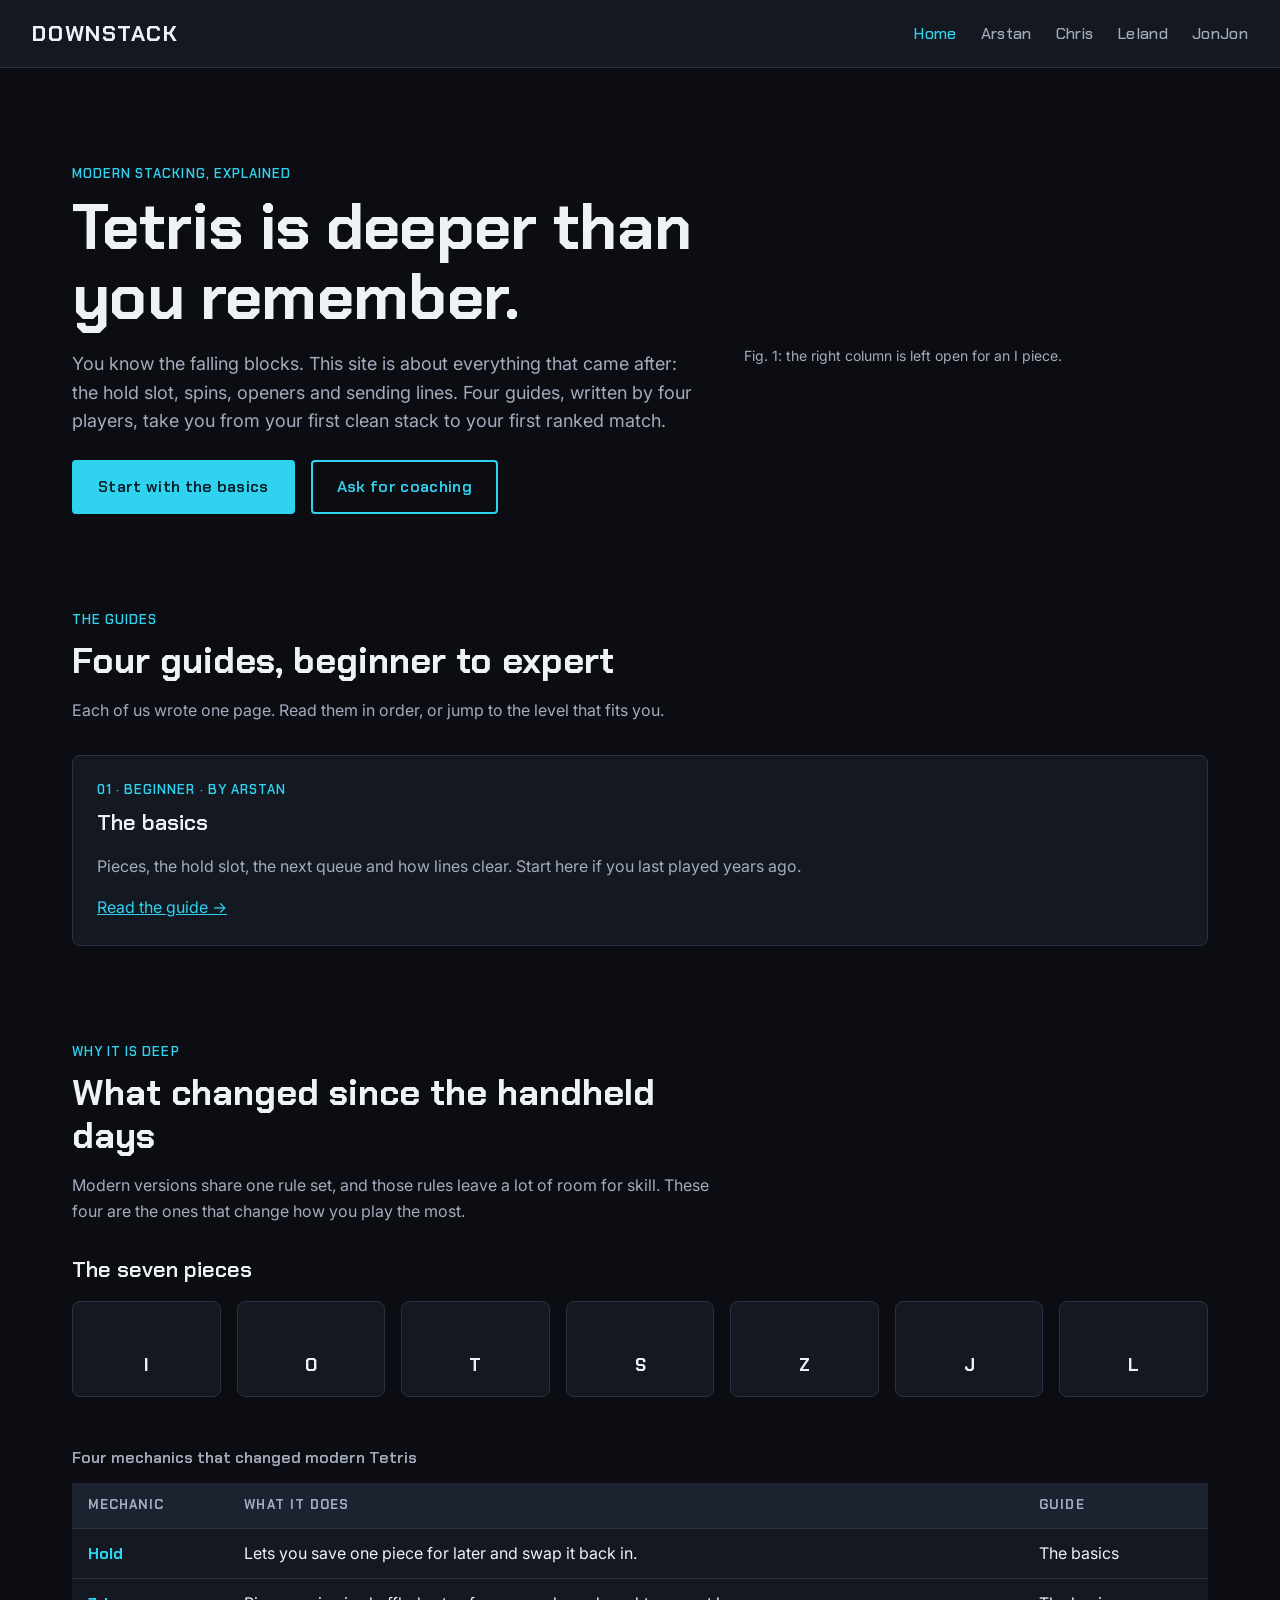
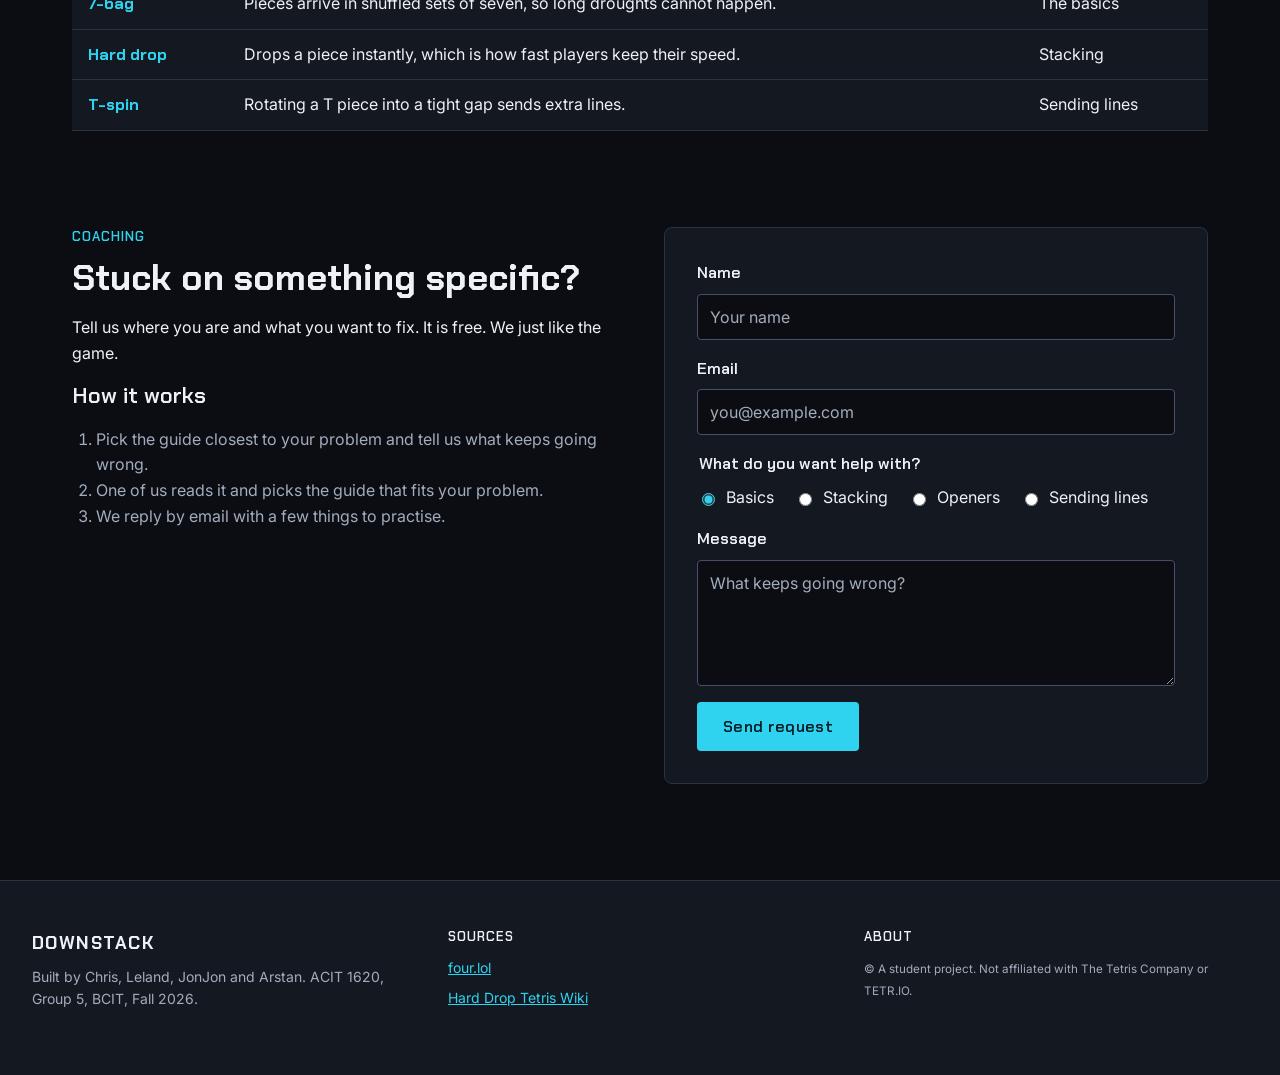
==== index.html @ 797efca5 "feature: starter css from figma tokens, index classes and markup fixes" ====
<!doctype html>
<html lang="en">
    <head>
        <meta charset="UTF-8" />
        <meta name="viewport" content="width=device-width, initial-scale=1.0" />
        <link rel="stylesheet" href="style.css" />
        <title>DOWNSTACK | Modern Tetris guides</title>
    </head>
    <body>
        <header>
            <a class="logo" href="index.html">DOWNSTACK</a>
            <nav>
                <ul>
                    <li><a href="index.html" aria-current="page">Home</a></li>
                    <li><a href="">Arstan</a></li>
                    <li><a href="">Chris</a></li>
                    <li><a href="openers.html">Leland</a></li>
                    <li><a href="jonjon.html">JonJon</a></li>
                </ul>
            </nav>
        </header>
        <main>
            <section class="hero">
                <div class="hero-text">
                    <p class="eyebrow">Modern stacking, explained</p>
                    <h1>Tetris is deeper than you remember.</h1>
                    <p class="lead">
                        You know the falling blocks. This site is about
                        everything that came after: the hold slot, spins,
                        openers and sending lines. Four guides, written by four
                        players, take you from your first clean stack to your
                        first ranked match.
                    </p>
                    <div class="buttons">
                        <a class="btn" href="">Start with the basics</a>
                        <a class="btn btn-outline" href="#coaching"
                            >Ask for coaching</a
                        >
                    </div>
                </div>
                <div class="hero-image">
                    <figure>
                        <img src="" alt="" />
                        <figcaption>
                            Fig. 1: the right column is left open for an I
                            piece.
                        </figcaption>
                    </figure>
                </div>
            </section>
            <section>
                <div class="section-head">
                    <p class="eyebrow">The guides</p>
                    <h2>Four guides, beginner to expert</h2>
                    <p>
                        Each of us wrote one page. Read them in order, or jump
                        to the level that fits you.
                    </p>
                </div>
                <div class="cards">
                    <div class="card">
                        <p class="eyebrow">01 · Beginner · by Arstan</p>
                        <h3>The basics</h3>
                        <p>
                            Pieces, the hold slot, the next queue and how lines
                            clear. Start here if you last played years ago.
                        </p>
                        <a href="">Read the guide →</a>
                    </div>
                </div>
            </section>
            <section>
                <div class="section-head">
                    <p class="eyebrow">Why it is deep</p>
                    <h2>What changed since the handheld days</h2>
                    <p>
                        Modern versions share one rule set, and those rules
                        leave a lot of room for skill. These four are the ones
                        that change how you play the most.
                    </p>
                </div>
                <h3>The seven pieces</h3>
                <div class="pieces">
                    <figure>
                        <img src="" alt="" />
                        <figcaption>I</figcaption>
                    </figure>
                    <figure>
                        <img src="" alt="" />
                        <figcaption>O</figcaption>
                    </figure>
                    <figure>
                        <img src="" alt="" />
                        <figcaption>T</figcaption>
                    </figure>
                    <figure>
                        <img src="" alt="" />
                        <figcaption>S</figcaption>
                    </figure>
                    <figure>
                        <img src="" alt="" />
                        <figcaption>Z</figcaption>
                    </figure>
                    <figure>
                        <img src="" alt="" />
                        <figcaption>J</figcaption>
                    </figure>
                    <figure>
                        <img src="" alt="" />
                        <figcaption>L</figcaption>
                    </figure>
                </div>
                <table>
                    <caption>
                        Four mechanics that changed modern Tetris
                    </caption>
                    <thead>
                        <tr>
                            <th scope="col">Mechanic</th>
                            <th scope="col">What it does</th>
                            <th scope="col">Guide</th>
                        </tr>
                    </thead>
                    <tbody>
                        <tr>
                            <th scope="row">Hold</th>
                            <td>
                                Lets you save one piece for later and swap it
                                back in.
                            </td>
                            <td>The basics</td>
                        </tr>
                        <tr>
                            <th scope="row">7-bag</th>
                            <td>
                                Pieces arrive in shuffled sets of seven, so long
                                droughts cannot happen.
                            </td>
                            <td>The basics</td>
                        </tr>
                        <tr>
                            <th scope="row">Hard drop</th>
                            <td>
                                Drops a piece instantly, which is how fast
                                players keep their speed.
                            </td>
                            <td>Stacking</td>
                        </tr>
                        <tr>
                            <th scope="row">T-spin</th>
                            <td>
                                Rotating a T piece into a tight gap sends extra
                                lines.
                            </td>
                            <td>Sending lines</td>
                        </tr>
                    </tbody>
                </table>
            </section>
            <section class="coaching" id="coaching">
                <div>
                    <p class="eyebrow">Coaching</p>
                    <h2>Stuck on something specific?</h2>
                    <p>
                        Tell us where you are and what you want to fix. It is
                        free. We just like the game.
                    </p>
                    <h3>How it works</h3>
                    <ol>
                        <li>
                            Pick the guide closest to your problem and tell us
                            what keeps going wrong.
                        </li>
                        <li>
                            One of us reads it and picks the guide that fits
                            your problem.
                        </li>
                        <li>
                            We reply by email with a few things to practise.
                        </li>
                    </ol>
                </div>
                <form class="form" action="">
                    <p>
                        <label for="name">Name</label>
                        <input
                            id="name"
                            name="name"
                            type="text"
                            placeholder="Your name"
                            required
                        />
                    </p>
                    <p>
                        <label for="email">Email</label>
                        <input
                            id="email"
                            name="email"
                            type="email"
                            placeholder="you@example.com"
                            required
                        />
                    </p>
                    <fieldset>
                        <legend>What do you want help with?</legend>
                        <div class="choices">
                            <input
                                type="radio"
                                id="topic-basics"
                                name="topic"
                                value="basics"
                                checked
                            />
                            <label for="topic-basics">Basics</label>
                            <input
                                type="radio"
                                id="topic-stacking"
                                name="topic"
                                value="stacking"
                            />
                            <label for="topic-stacking">Stacking</label>
                            <input
                                type="radio"
                                id="topic-openers"
                                name="topic"
                                value="openers"
                            />
                            <label for="topic-openers">Openers</label>
                            <input
                                type="radio"
                                id="topic-sending"
                                name="topic"
                                value="sending"
                            />
                            <label for="topic-sending">Sending lines</label>
                        </div>
                    </fieldset>
                    <p>
                        <label for="message">Message</label>
                        <textarea
                            id="message"
                            name="message"
                            rows="5"
                            placeholder="What keeps going wrong?"
                        ></textarea>
                    </p>
                    <button class="btn" type="submit">Send request</button>
                </form>
            </section>
        </main>
        <footer>
            <div>
                <p class="logo">DOWNSTACK</p>
                <p>
                    Built by Chris, Leland, JonJon and Arstan. ACIT 1620, Group
                    5, BCIT, Fall 2026.
                </p>
            </div>
            <div>
                <h2>Sources</h2>
                <a href="https://four.lol">four.lol</a>
                <a href="https://harddrop.com/wiki">Hard Drop Tetris Wiki</a>
            </div>
            <div>
                <h2>About</h2>
                <p>
                    <small
                        >&copy; A student project. Not affiliated with The
                        Tetris Company or TETR.IO.
                    </small>
                </p>
            </div>
        </footer>
    </body>
</html>
---- style.css ----
@import url("https://fonts.googleapis.com/css2?family=Chakra+Petch:wght@500;600;700&family=Inter:wght@400;600&display=swap");

/* Colours, fonts and spacing from the Figma file. Use these on every page. */
:root {
    --bg: #0b0d12;
    --surface: #141821;
    --surface-raised: #1c2230;
    --border: #2a3142;
    --border-strong: #46506a;
    --text: #eef1f6;
    --text-muted: #a3acbd;
    --accent: #2fd3f0;
    --accent-hover: #7be6f8;
    --on-accent: #06202a;

    --piece-i: #2fd3f0;
    --piece-o: #f5d33a;
    --piece-t: #b36bf2;
    --piece-s: #4fd66a;
    --piece-z: #f0505a;
    --piece-j: #4c7df0;
    --piece-l: #f59a3a;

    --font-display: "Chakra Petch", "Courier New", Courier, monospace;
    --font-body: "Inter", Arial, sans-serif;

    --space-1: 4px;
    --space-2: 8px;
    --space-3: 12px;
    --space-4: 16px;
    --space-6: 24px;
    --space-8: 32px;
    --space-12: 48px;
    --space-16: 64px;
    --space-24: 96px;

    --radius-sm: 4px;
    --radius-md: 8px;
    --page-width: 1200px;
}

/* Base */

* {
    box-sizing: border-box;
}

html {
    font-family: var(--font-body);
}

body {
    margin: 0;
    background-color: var(--bg);
    color: var(--text);
    font-size: 16px;
    line-height: 1.6;
}

h1,
h2,
h3,
h4 {
    font-family: var(--font-display);
    font-weight: 700;
    margin: 0 0 var(--space-4);
}

h1 {
    font-size: 64px;
    line-height: 1.1;
    letter-spacing: -0.01em;
}

h2 {
    font-size: 36px;
    line-height: 1.2;
}

h3 {
    font-size: 22px;
    font-weight: 600;
    line-height: 1.3;
}

p,
ul,
ol {
    margin: 0 0 var(--space-4);
}

a {
    color: var(--accent);
}

a:hover {
    color: var(--accent-hover);
}

a:focus-visible,
button:focus-visible,
input:focus-visible,
textarea:focus-visible {
    outline: 2px solid var(--accent);
    outline-offset: 2px;
}

img {
    max-width: 100%;
    height: auto;
}

figure {
    margin: 0;
}

figcaption {
    color: var(--text-muted);
    font-size: 14px;
    margin-top: var(--space-2);
}

/* Header and nav (same on every page) */

body > header {
    display: flex;
    flex-wrap: wrap;
    justify-content: space-between;
    align-items: center;
    gap: var(--space-4);
    padding: var(--space-4) var(--space-8);
    border-bottom: 1px solid var(--border);
    background-color: var(--surface);
}

.logo,
body > header > div {
    font-family: var(--font-display);
    font-size: 22px;
    font-weight: 700;
    letter-spacing: 0.08em;
    color: var(--text);
    text-decoration: none;
}

nav ul {
    display: flex;
    flex-wrap: wrap;
    gap: var(--space-6);
    list-style: none;
    margin: 0;
    padding: 0;
}

nav a {
    font-family: var(--font-display);
    font-weight: 500;
    letter-spacing: 0.02em;
    color: var(--text-muted);
    text-decoration: none;
}

nav a:hover,
nav a[aria-current="page"] {
    color: var(--accent);
}

/* Main content area */

main {
    max-width: var(--page-width);
    margin: 0 auto;
    padding: var(--space-12) var(--space-8);
}

section {
    padding: var(--space-12) 0;
}

/* Small reusable pieces */

.eyebrow {
    font-family: var(--font-display);
    font-size: 13px;
    font-weight: 600;
    letter-spacing: 0.08em;
    text-transform: uppercase;
    color: var(--accent);
    margin-bottom: var(--space-2);
}

.lead {
    font-size: 18px;
    color: var(--text-muted);
}

.section-head {
    max-width: 640px;
    margin-bottom: var(--space-8);
}

.section-head p {
    color: var(--text-muted);
}

.section-head .eyebrow {
    color: var(--accent);
}

.buttons {
    display: flex;
    flex-wrap: wrap;
    gap: var(--space-4);
    margin-top: var(--space-6);
}

.btn {
    display: inline-block;
    padding: var(--space-3) var(--space-6);
    border: 2px solid var(--accent);
    border-radius: var(--radius-sm);
    background-color: var(--accent);
    color: var(--on-accent);
    font-family: var(--font-display);
    font-size: 16px;
    font-weight: 600;
    letter-spacing: 0.02em;
    text-decoration: none;
    cursor: pointer;
}

.btn:hover {
    background-color: var(--accent-hover);
    border-color: var(--accent-hover);
    color: var(--on-accent);
}

.btn-outline {
    background-color: transparent;
    color: var(--accent);
}

.btn-outline:hover {
    background-color: var(--surface-raised);
    color: var(--accent-hover);
}

.cards {
    display: flex;
    flex-wrap: wrap;
    gap: var(--space-6);
}

.card {
    flex: 1 1 250px;
    padding: var(--space-6);
    border: 1px solid var(--border);
    border-radius: var(--radius-md);
    background-color: var(--surface);
}

.card p {
    color: var(--text-muted);
}

.card .eyebrow {
    color: var(--accent);
}

/* Home page */

.hero {
    display: flex;
    flex-wrap: wrap;
    align-items: center;
    gap: var(--space-12);
}

.hero-text {
    flex: 1 1 480px;
}

.hero-image {
    flex: 1 1 320px;
}

.pieces {
    display: flex;
    flex-wrap: wrap;
    gap: var(--space-4);
    margin-bottom: var(--space-12);
}

.pieces figure {
    flex: 1 1 100px;
    padding: var(--space-4);
    border: 1px solid var(--border);
    border-radius: var(--radius-md);
    background-color: var(--surface);
    text-align: center;
}

.pieces figcaption {
    font-family: var(--font-display);
    font-size: 18px;
    font-weight: 700;
    color: var(--text);
}

/* Tables */

table {
    width: 100%;
    border-collapse: collapse;
    background-color: var(--surface);
}

caption {
    text-align: left;
    font-family: var(--font-display);
    font-weight: 600;
    color: var(--text-muted);
    padding-bottom: var(--space-3);
}

th,
td {
    padding: var(--space-3) var(--space-4);
    border-bottom: 1px solid var(--border);
    text-align: left;
    vertical-align: top;
}

thead th {
    font-family: var(--font-display);
    font-size: 13px;
    letter-spacing: 0.08em;
    text-transform: uppercase;
    color: var(--text-muted);
    background-color: var(--surface-raised);
}

tbody th {
    font-family: var(--font-display);
    color: var(--accent);
}

/* Coaching form */

.coaching {
    display: flex;
    flex-wrap: wrap;
    gap: var(--space-12);
}

.coaching > div {
    flex: 1 1 360px;
}

.coaching ol {
    color: var(--text-muted);
    padding-left: var(--space-6);
}

.form {
    flex: 1 1 360px;
    padding: var(--space-8);
    border: 1px solid var(--border);
    border-radius: var(--radius-md);
    background-color: var(--surface);
}

.form label,
.form legend {
    display: block;
    font-family: var(--font-display);
    font-weight: 600;
    margin-bottom: var(--space-2);
}

.form input[type="text"],
.form input[type="email"],
.form textarea {
    display: block;
    width: 100%;
    padding: var(--space-3);
    border: 1px solid var(--border-strong);
    border-radius: var(--radius-sm);
    background-color: var(--bg);
    color: var(--text);
    font-family: var(--font-body);
    font-size: 16px;
}

.form input::placeholder,
.form textarea::placeholder {
    color: var(--text-muted);
}

.form fieldset {
    border: none;
    margin: 0 0 var(--space-4);
    padding: 0;
}

.choices {
    display: flex;
    flex-wrap: wrap;
    align-items: center;
    gap: var(--space-2);
}

.choices label {
    display: inline;
    font-family: var(--font-body);
    font-weight: 400;
    margin: 0 var(--space-3) 0 0;
}

.choices input {
    accent-color: var(--accent);
}

/* Footer (same on every page) */

footer {
    display: flex;
    flex-wrap: wrap;
    gap: var(--space-8);
    padding: var(--space-12) var(--space-8);
    border-top: 1px solid var(--border);
    background-color: var(--surface);
    color: var(--text-muted);
    font-size: 14px;
}

footer > div {
    flex: 1 1 220px;
}

footer h2,
footer h4 {
    font-size: 13px;
    font-weight: 600;
    letter-spacing: 0.08em;
    text-transform: uppercase;
    color: var(--text);
    margin-bottom: var(--space-3);
}

footer a {
    display: block;
    margin-bottom: var(--space-2);
}

footer > div:first-child > p:first-child {
    font-family: var(--font-display);
    font-size: 18px;
    font-weight: 700;
    letter-spacing: 0.08em;
    color: var(--text);
    margin-bottom: var(--space-2);
}

/* Small screens */

@media (max-width: 600px) {
    body > header {
        padding: var(--space-4);
    }

    main {
        padding: var(--space-8) var(--space-4);
    }

    section {
        padding: var(--space-8) 0;
    }

    h1 {
        font-size: 40px;
    }

    h2 {
        font-size: 28px;
    }

    nav ul {
        gap: var(--space-4);
    }

    .form {
        padding: var(--space-6);
    }

    footer {
        padding: var(--space-8) var(--space-4);
    }
}
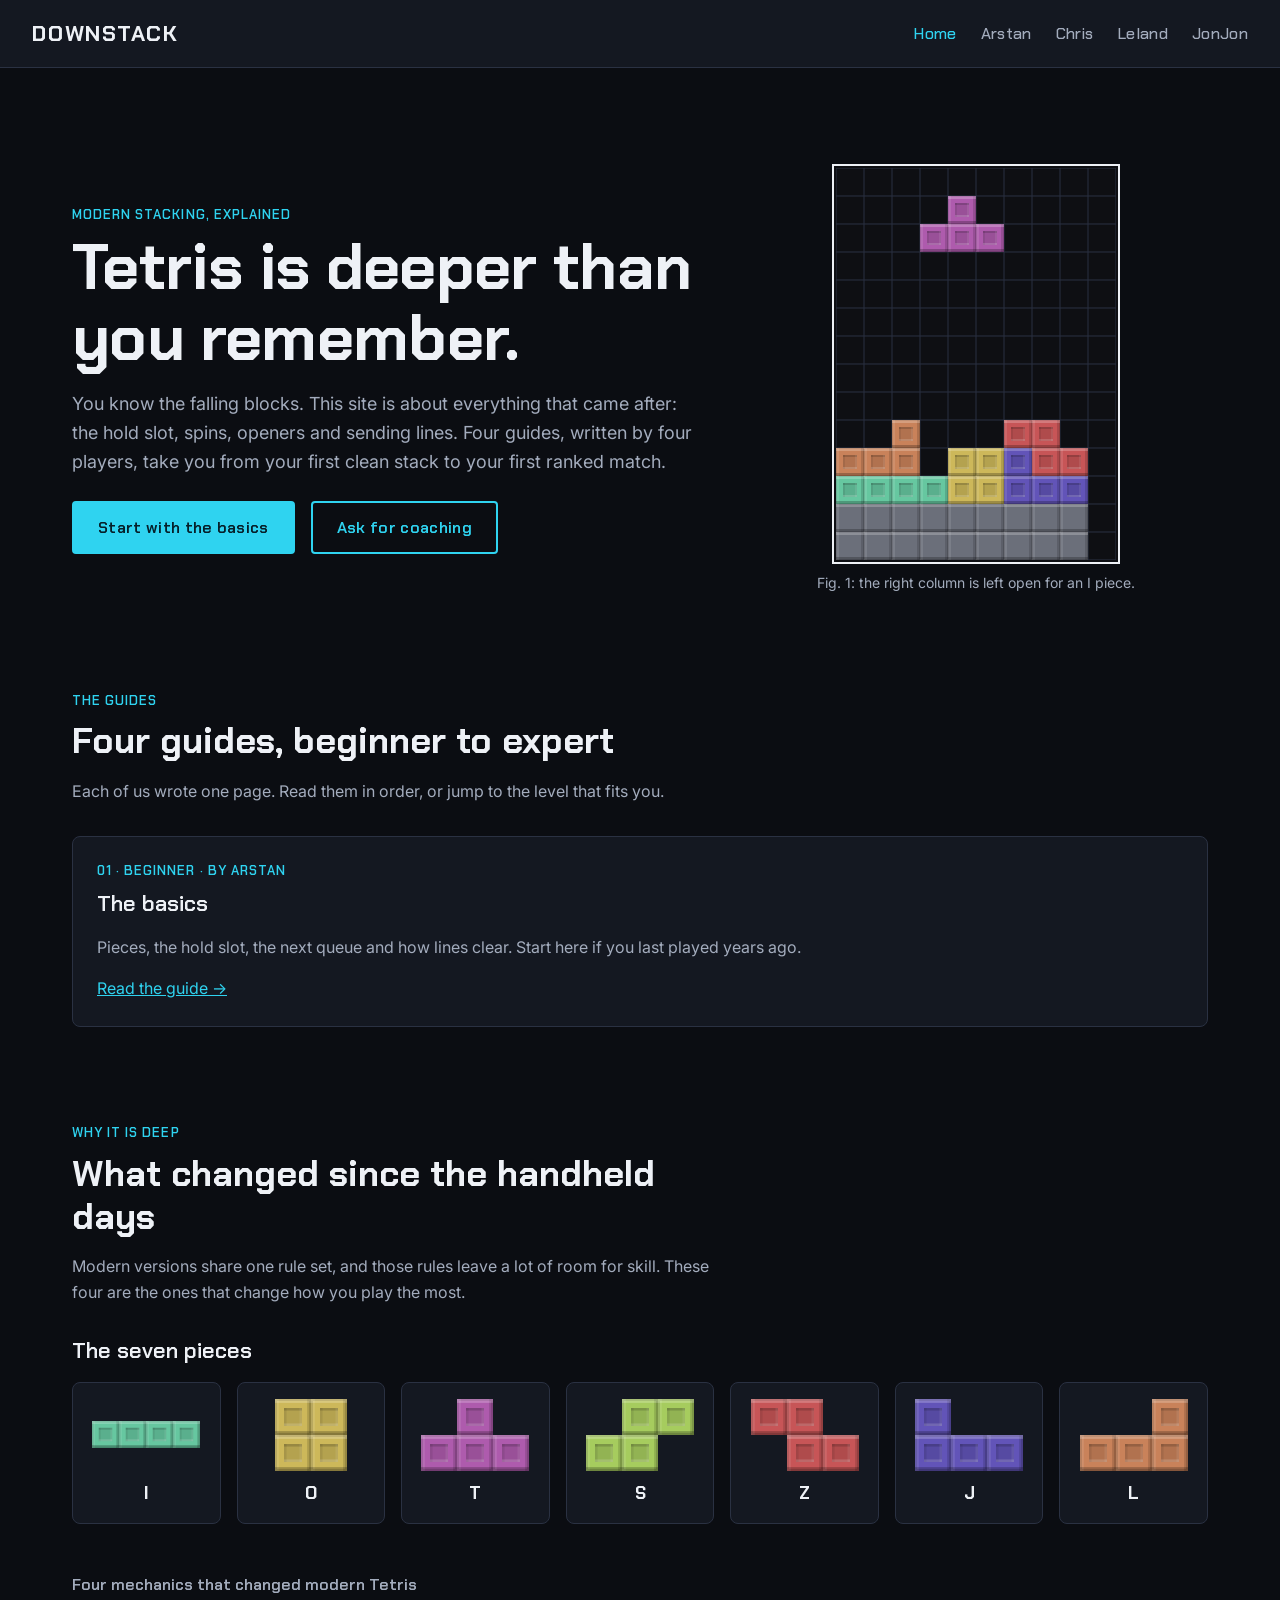
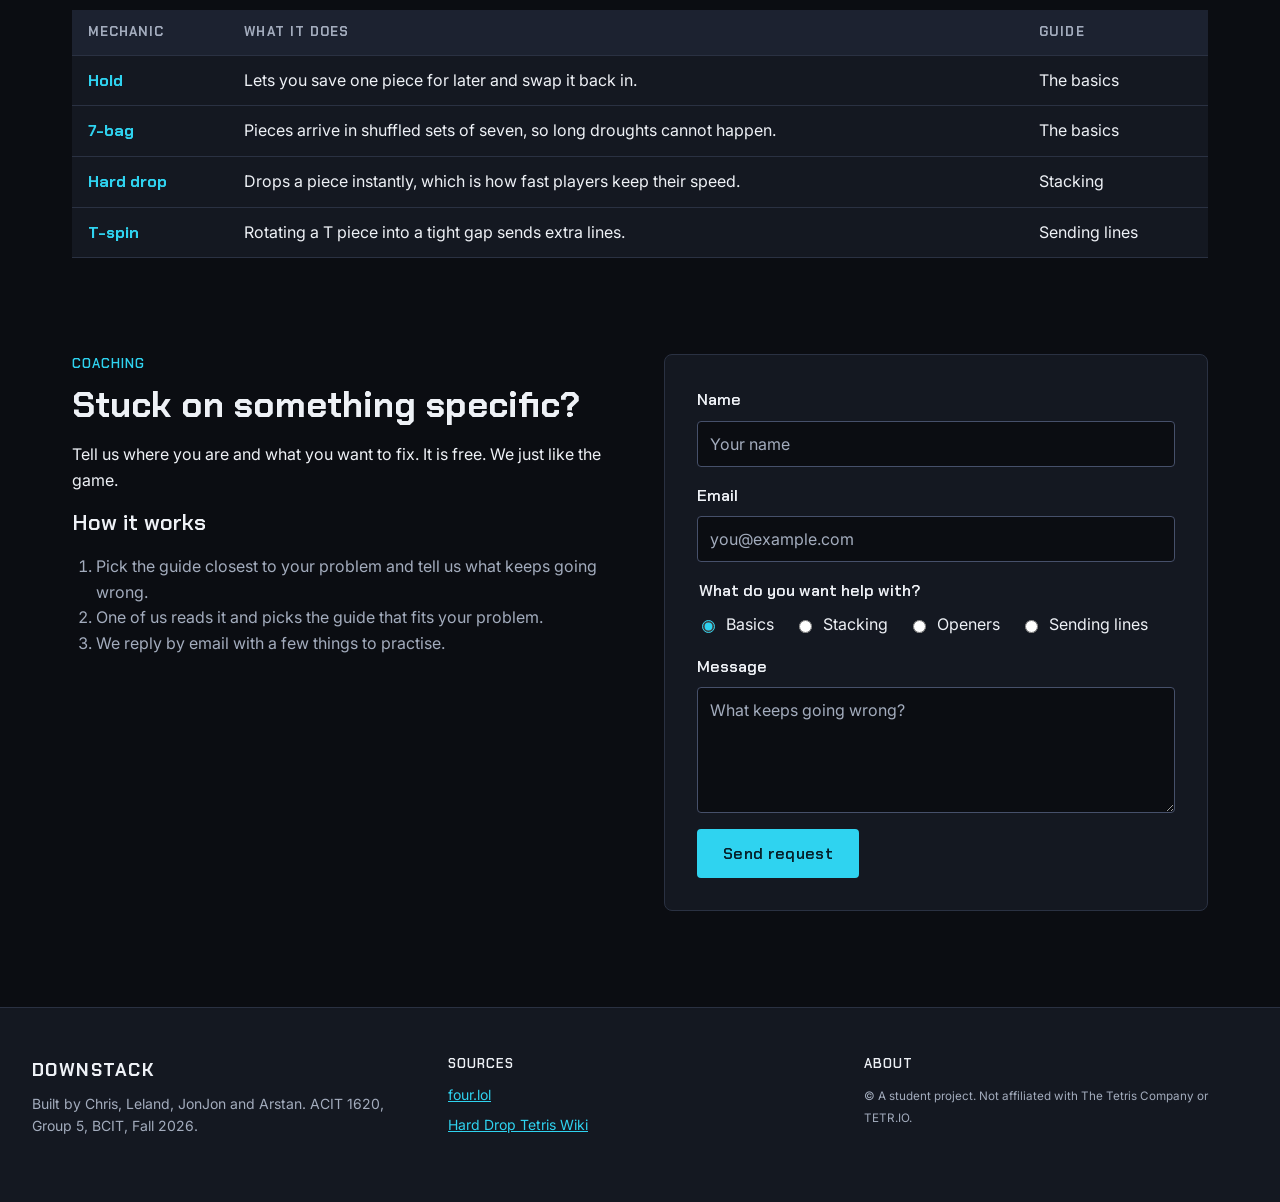
==== commit 1f11face: "feature: figma images with alt text, form action fix" ====
--- a/index.html
+++ b/index.html
@@ -40,7 +40,12 @@
                 </div>
                 <div class="hero-image">
                     <figure>
-                        <img src="" alt="" />
+                        <img
+                            src="images/board-diagram.svg"
+                            alt="A Tetris board with a T piece falling at the top. The stack fills the left nine columns and the far right column is left empty."
+                            width="288"
+                            height="400"
+                        />
                         <figcaption>
                             Fig. 1: the right column is left open for an I
                             piece.
@@ -82,31 +87,66 @@
                 <h3>The seven pieces</h3>
                 <div class="pieces">
                     <figure>
-                        <img src="" alt="" />
+                        <img
+                            src="images/piece-i.svg"
+                            alt="I piece: four blocks in a straight line"
+                            width="144"
+                            height="36"
+                        />
                         <figcaption>I</figcaption>
                     </figure>
                     <figure>
-                        <img src="" alt="" />
+                        <img
+                            src="images/piece-o.svg"
+                            alt="O piece: four blocks in a 2 by 2 square"
+                            width="72"
+                            height="72"
+                        />
                         <figcaption>O</figcaption>
                     </figure>
                     <figure>
-                        <img src="" alt="" />
+                        <img
+                            src="images/piece-t.svg"
+                            alt="T piece: three blocks in a row with one on top of the middle"
+                            width="108"
+                            height="72"
+                        />
                         <figcaption>T</figcaption>
                     </figure>
                     <figure>
-                        <img src="" alt="" />
+                        <img
+                            src="images/piece-s.svg"
+                            alt="S piece: two blocks on the bottom left and two on the top right, offset by one"
+                            width="108"
+                            height="72"
+                        />
                         <figcaption>S</figcaption>
                     </figure>
                     <figure>
-                        <img src="" alt="" />
+                        <img
+                            src="images/piece-z.svg"
+                            alt="Z piece: two blocks on the top left and two on the bottom right, offset by one"
+                            width="108"
+                            height="72"
+                        />
                         <figcaption>Z</figcaption>
                     </figure>
                     <figure>
-                        <img src="" alt="" />
+                        <img
+                            src="images/piece-j.svg"
+                            alt="J piece: three blocks in a row with one on top of the left end"
+                            width="108"
+                            height="72"
+                        />
                         <figcaption>J</figcaption>
                     </figure>
                     <figure>
-                        <img src="" alt="" />
+                        <img
+                            src="images/piece-l.svg"
+                            alt="L piece: three blocks in a row with one on top of the right end"
+                            width="108"
+                            height="72"
+                        />
                         <figcaption>L</figcaption>
                     </figure>
                 </div>
@@ -180,7 +220,7 @@
                         </li>
                     </ol>
                 </div>
-                <form class="form" action="">
+                <form class="form">
                     <p>
                         <label for="name">Name</label>
                         <input
--- a/style.css
+++ b/style.css
@@ -282,6 +282,12 @@
 
 .hero-image {
     flex: 1 1 320px;
+    text-align: center;
+}
+
+.hero-image img {
+    display: block;
+    margin: 0 auto;
 }
 
 .pieces {
@@ -298,6 +304,15 @@
     border-radius: var(--radius-md);
     background-color: var(--surface);
     text-align: center;
+}
+
+.pieces img {
+    display: block;
+    width: 100%;
+    max-width: 108px;
+    height: 72px;
+    margin: 0 auto;
+    object-fit: contain;
 }
 
 .pieces figcaption {
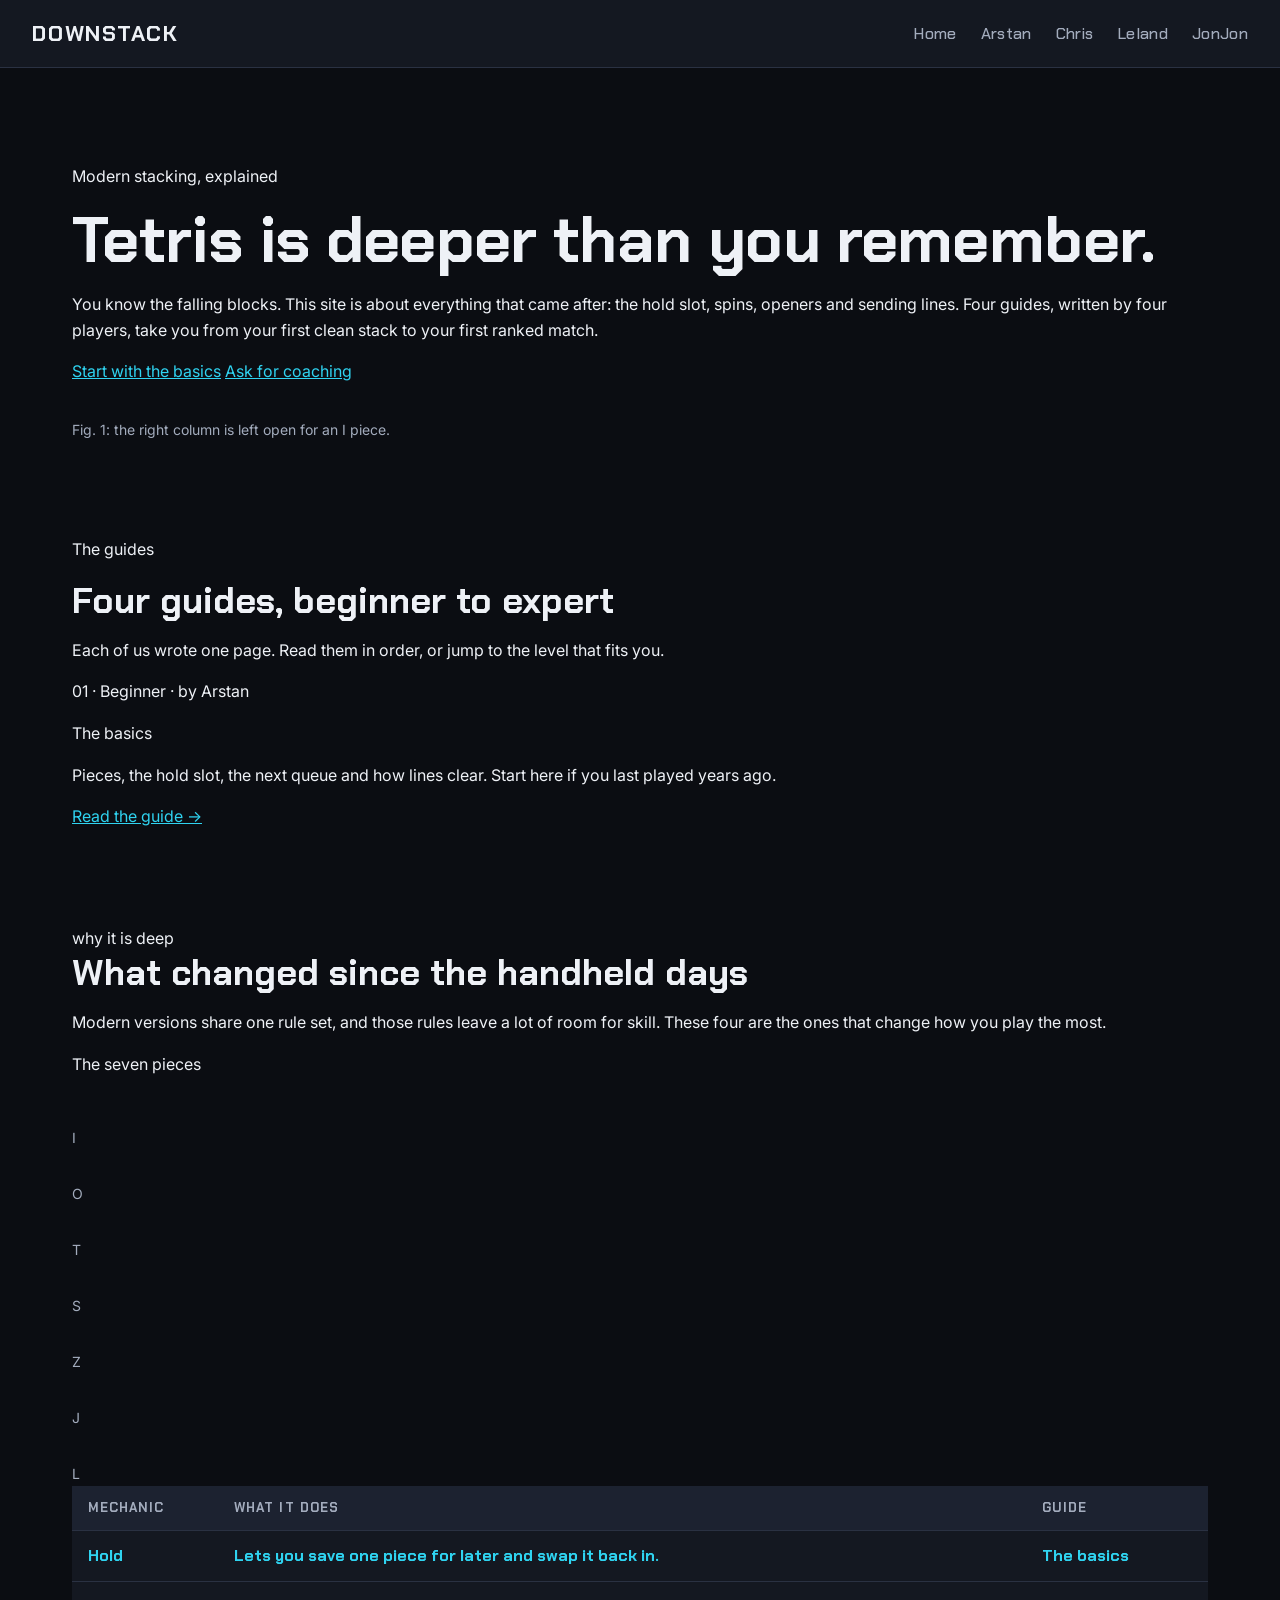
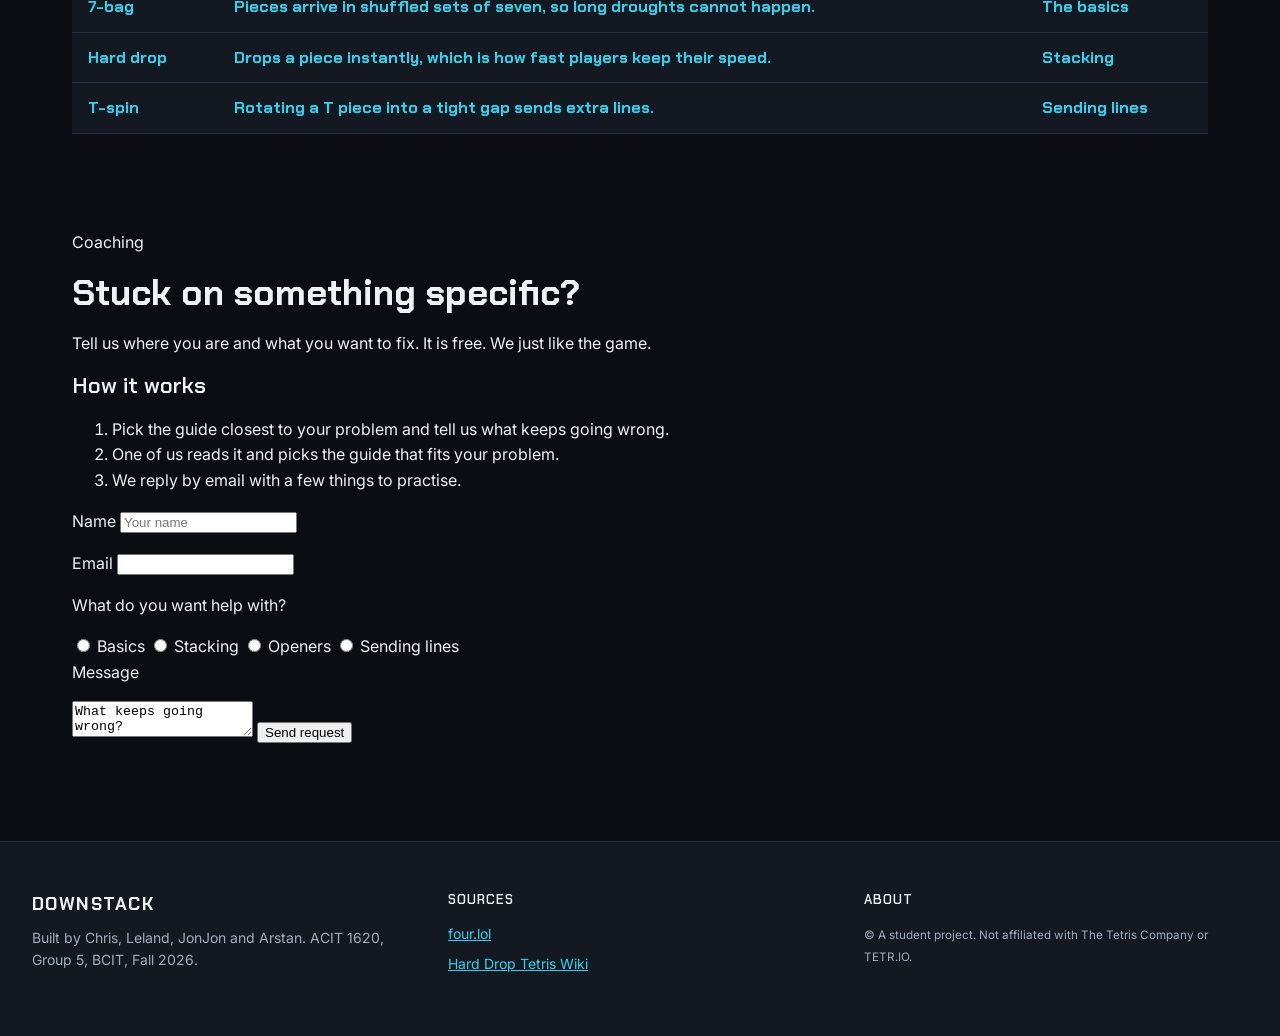
==== commit df910fae: "Merge pull request #4 from Barnacle322/feature/chris-page Add my page" ====
--- a/index.html
+++ b/index.html
@@ -3,49 +3,42 @@
     <head>
         <meta charset="UTF-8" />
         <meta name="viewport" content="width=device-width, initial-scale=1.0" />
-        <link rel="stylesheet" href="style.css" />
-        <title>DOWNSTACK | Modern Tetris guides</title>
+        <link rel="stylesheet" href="/style.css" />
+        <title>Document</title>
     </head>
     <body>
         <header>
-            <a class="logo" href="index.html">DOWNSTACK</a>
+            <div><span>DOWNSTACK</span></div>
             <nav>
                 <ul>
-                    <li><a href="index.html" aria-current="page">Home</a></li>
+                    <li><a href="">Home</a></li>
                     <li><a href="">Arstan</a></li>
-                    <li><a href="">Chris</a></li>
+                    <li><a href="chris.html">Chris</a></li>
                     <li><a href="openers.html">Leland</a></li>
                     <li><a href="jonjon.html">JonJon</a></li>
                 </ul>
             </nav>
         </header>
         <main>
-            <section class="hero">
-                <div class="hero-text">
-                    <p class="eyebrow">Modern stacking, explained</p>
+            <section>
+                <div>
+                    <p>Modern stacking, explained</p>
                     <h1>Tetris is deeper than you remember.</h1>
-                    <p class="lead">
+                    <p>
                         You know the falling blocks. This site is about
                         everything that came after: the hold slot, spins,
                         openers and sending lines. Four guides, written by four
                         players, take you from your first clean stack to your
                         first ranked match.
                     </p>
-                    <div class="buttons">
-                        <a class="btn" href="">Start with the basics</a>
-                        <a class="btn btn-outline" href="#coaching"
-                            >Ask for coaching</a
-                        >
-                    </div>
-                </div>
-                <div class="hero-image">
+                    <div>
+                        <a href="">Start with the basics</a>
+                        <a href="">Ask for coaching</a>
+                    </div>
+                </div>
+                <div>
                     <figure>
-                        <img
-                            src="images/board-diagram.svg"
-                            alt="A Tetris board with a T piece falling at the top. The stack fills the left nine columns and the far right column is left empty."
-                            width="288"
-                            height="400"
-                        />
+                        <img src="" alt="" />
                         <figcaption>
                             Fig. 1: the right column is left open for an I
                             piece.
@@ -54,18 +47,18 @@
                 </div>
             </section>
             <section>
-                <div class="section-head">
-                    <p class="eyebrow">The guides</p>
+                <div class="">
+                    <p>The guides</p>
                     <h2>Four guides, beginner to expert</h2>
                     <p>
                         Each of us wrote one page. Read them in order, or jump
                         to the level that fits you.
                     </p>
                 </div>
-                <div class="cards">
-                    <div class="card">
-                        <p class="eyebrow">01 · Beginner · by Arstan</p>
-                        <h3>The basics</h3>
+                <div class="">
+                    <div class="">
+                        <p>01 · Beginner · by Arstan</p>
+                        <p>The basics</p>
                         <p>
                             Pieces, the hold slot, the next queue and how lines
                             clear. Start here if you last played years ago.
@@ -75,131 +68,93 @@
                 </div>
             </section>
             <section>
-                <div class="section-head">
-                    <p class="eyebrow">Why it is deep</p>
+                <div>
+                    <span>why it is deep</span>
                     <h2>What changed since the handheld days</h2>
                     <p>
                         Modern versions share one rule set, and those rules
                         leave a lot of room for skill. These four are the ones
                         that change how you play the most.
                     </p>
-                </div>
-                <h3>The seven pieces</h3>
-                <div class="pieces">
-                    <figure>
-                        <img
-                            src="images/piece-i.svg"
-                            alt="I piece: four blocks in a straight line"
-                            width="144"
-                            height="36"
-                        />
-                        <figcaption>I</figcaption>
-                    </figure>
-                    <figure>
-                        <img
-                            src="images/piece-o.svg"
-                            alt="O piece: four blocks in a 2 by 2 square"
-                            width="72"
-                            height="72"
-                        />
-                        <figcaption>O</figcaption>
-                    </figure>
-                    <figure>
-                        <img
-                            src="images/piece-t.svg"
-                            alt="T piece: three blocks in a row with one on top of the middle"
-                            width="108"
-                            height="72"
-                        />
-                        <figcaption>T</figcaption>
-                    </figure>
-                    <figure>
-                        <img
-                            src="images/piece-s.svg"
-                            alt="S piece: two blocks on the bottom left and two on the top right, offset by one"
-                            width="108"
-                            height="72"
-                        />
-                        <figcaption>S</figcaption>
-                    </figure>
-                    <figure>
-                        <img
-                            src="images/piece-z.svg"
-                            alt="Z piece: two blocks on the top left and two on the bottom right, offset by one"
-                            width="108"
-                            height="72"
-                        />
-                        <figcaption>Z</figcaption>
-                    </figure>
-                    <figure>
-                        <img
-                            src="images/piece-j.svg"
-                            alt="J piece: three blocks in a row with one on top of the left end"
-                            width="108"
-                            height="72"
-                        />
-                        <figcaption>J</figcaption>
-                    </figure>
-                    <figure>
-                        <img
-                            src="images/piece-l.svg"
-                            alt="L piece: three blocks in a row with one on top of the right end"
-                            width="108"
-                            height="72"
-                        />
-                        <figcaption>L</figcaption>
-                    </figure>
+                    <p>The seven pieces</p>
+                    <div>
+                        <figure>
+                            <img src="" alt="" />
+                            <figcaption>I</figcaption>
+                        </figure>
+                        <figure>
+                            <img src="" alt="" />
+                            <figcaption>O</figcaption>
+                        </figure>
+                        <figure>
+                            <img src="" alt="" />
+                            <figcaption>T</figcaption>
+                        </figure>
+                        <figure>
+                            <img src="" alt="" />
+                            <figcaption>S</figcaption>
+                        </figure>
+                        <figure>
+                            <img src="" alt="" />
+                            <figcaption>Z</figcaption>
+                        </figure>
+                        <figure>
+                            <img src="" alt="" />
+                            <figcaption>J</figcaption>
+                        </figure>
+                        <figure>
+                            <img src="" alt="" />
+                            <figcaption>L</figcaption>
+                        </figure>
+                    </div>
                 </div>
                 <table>
-                    <caption>
-                        Four mechanics that changed modern Tetris
-                    </caption>
                     <thead>
                         <tr>
-                            <th scope="col">Mechanic</th>
-                            <th scope="col">What it does</th>
-                            <th scope="col">Guide</th>
+                            <th>Mechanic</th>
+                            <th>What it does</th>
+                            <th>Guide</th>
                         </tr>
                     </thead>
                     <tbody>
                         <tr>
-                            <th scope="row">Hold</th>
-                            <td>
+                            <th>Hold</th>
+                            <th>
                                 Lets you save one piece for later and swap it
                                 back in.
-                            </td>
-                            <td>The basics</td>
-                        </tr>
-                        <tr>
-                            <th scope="row">7-bag</th>
-                            <td>
+                            </th>
+                            <th>The basics</th>
+                        </tr>
+                        <tr>
+                            <th>7-bag</th>
+                            <th>
                                 Pieces arrive in shuffled sets of seven, so long
                                 droughts cannot happen.
-                            </td>
-                            <td>The basics</td>
-                        </tr>
-                        <tr>
-                            <th scope="row">Hard drop</th>
-                            <td>
+                            </th>
+                            <th>The basics</th>
+                        </tr>
+                        <tr>
+                            <th>Hard drop</th>
+                            <th>
                                 Drops a piece instantly, which is how fast
                                 players keep their speed.
-                            </td>
-                            <td>Stacking</td>
-                        </tr>
-                        <tr>
-                            <th scope="row">T-spin</th>
-                            <td>
+                            </th>
+                            <th>Stacking</th>
+                        </tr>
+                        <tr>
+                            <th>T-spin</th>
+                            <th>
                                 Rotating a T piece into a tight gap sends extra
                                 lines.
-                            </td>
-                            <td>Sending lines</td>
+                            </th>
+                            <th>Sending lines</th>
                         </tr>
                     </tbody>
                 </table>
             </section>
-            <section class="coaching" id="coaching">
-                <div>
-                    <p class="eyebrow">Coaching</p>
+            <section>
+                <div>
+                    <p>Coaching</p>
                     <h2>Stuck on something specific?</h2>
                     <p>
                         Tell us where you are and what you want to fix. It is
@@ -220,89 +175,44 @@
                         </li>
                     </ol>
                 </div>
-                <form class="form">
-                    <p>
-                        <label for="name">Name</label>
-                        <input
-                            id="name"
-                            name="name"
-                            type="text"
-                            placeholder="Your name"
-                            required
-                        />
-                    </p>
-                    <p>
-                        <label for="email">Email</label>
-                        <input
-                            id="email"
-                            name="email"
-                            type="email"
-                            placeholder="you@example.com"
-                            required
-                        />
-                    </p>
-                    <fieldset>
-                        <legend>What do you want help with?</legend>
-                        <div class="choices">
-                            <input
-                                type="radio"
-                                id="topic-basics"
-                                name="topic"
-                                value="basics"
-                                checked
-                            />
-                            <label for="topic-basics">Basics</label>
-                            <input
-                                type="radio"
-                                id="topic-stacking"
-                                name="topic"
-                                value="stacking"
-                            />
-                            <label for="topic-stacking">Stacking</label>
-                            <input
-                                type="radio"
-                                id="topic-openers"
-                                name="topic"
-                                value="openers"
-                            />
-                            <label for="topic-openers">Openers</label>
-                            <input
-                                type="radio"
-                                id="topic-sending"
-                                name="topic"
-                                value="sending"
-                            />
-                            <label for="topic-sending">Sending lines</label>
-                        </div>
-                    </fieldset>
-                    <p>
-                        <label for="message">Message</label>
-                        <textarea
-                            id="message"
-                            name="message"
-                            rows="5"
-                            placeholder="What keeps going wrong?"
-                        ></textarea>
-                    </p>
-                    <button class="btn" type="submit">Send request</button>
+                <form action="">
+                    <p>
+                        <label for="">Name</label>
+                        <input placeholder="Your name" type="text" />
+                    </p>
+                    <p>
+                        <label for="">Email</label>
+                        <input type="email" />
+                    </p>
+                    <p>What do you want help with?</p>
+                    <div>
+                        <input type="radio" /> <label for="">Basics</label>
+                        <input type="radio" /> <label for="">Stacking</label>
+                        <input type="radio" /> <label for="">Openers</label>
+                        <input type="radio" />
+                        <label for="">Sending lines</label>
+                    </div>
+                    <p>Message</p>
+                    <textarea name="" id="">What keeps going wrong?</textarea>
+                    <button>Send request</button>
                 </form>
             </section>
         </main>
         <footer>
             <div>
-                <p class="logo">DOWNSTACK</p>
+                <p>DOWNSTACK</p>
                 <p>
                     Built by Chris, Leland, JonJon and Arstan. ACIT 1620, Group
                     5, BCIT, Fall 2026.
                 </p>
             </div>
             <div>
-                <h2>Sources</h2>
-                <a href="https://four.lol">four.lol</a>
-                <a href="https://harddrop.com/wiki">Hard Drop Tetris Wiki</a>
+                <h4>Sources</h4>
+                <a href="">four.lol</a>
+                <a href="">Hard Drop Tetris Wiki</a>
             </div>
             <div>
-                <h2>About</h2>
+                <h4>About</h4>
                 <p>
                     <small
                         >&copy; A student project. Not affiliated with The
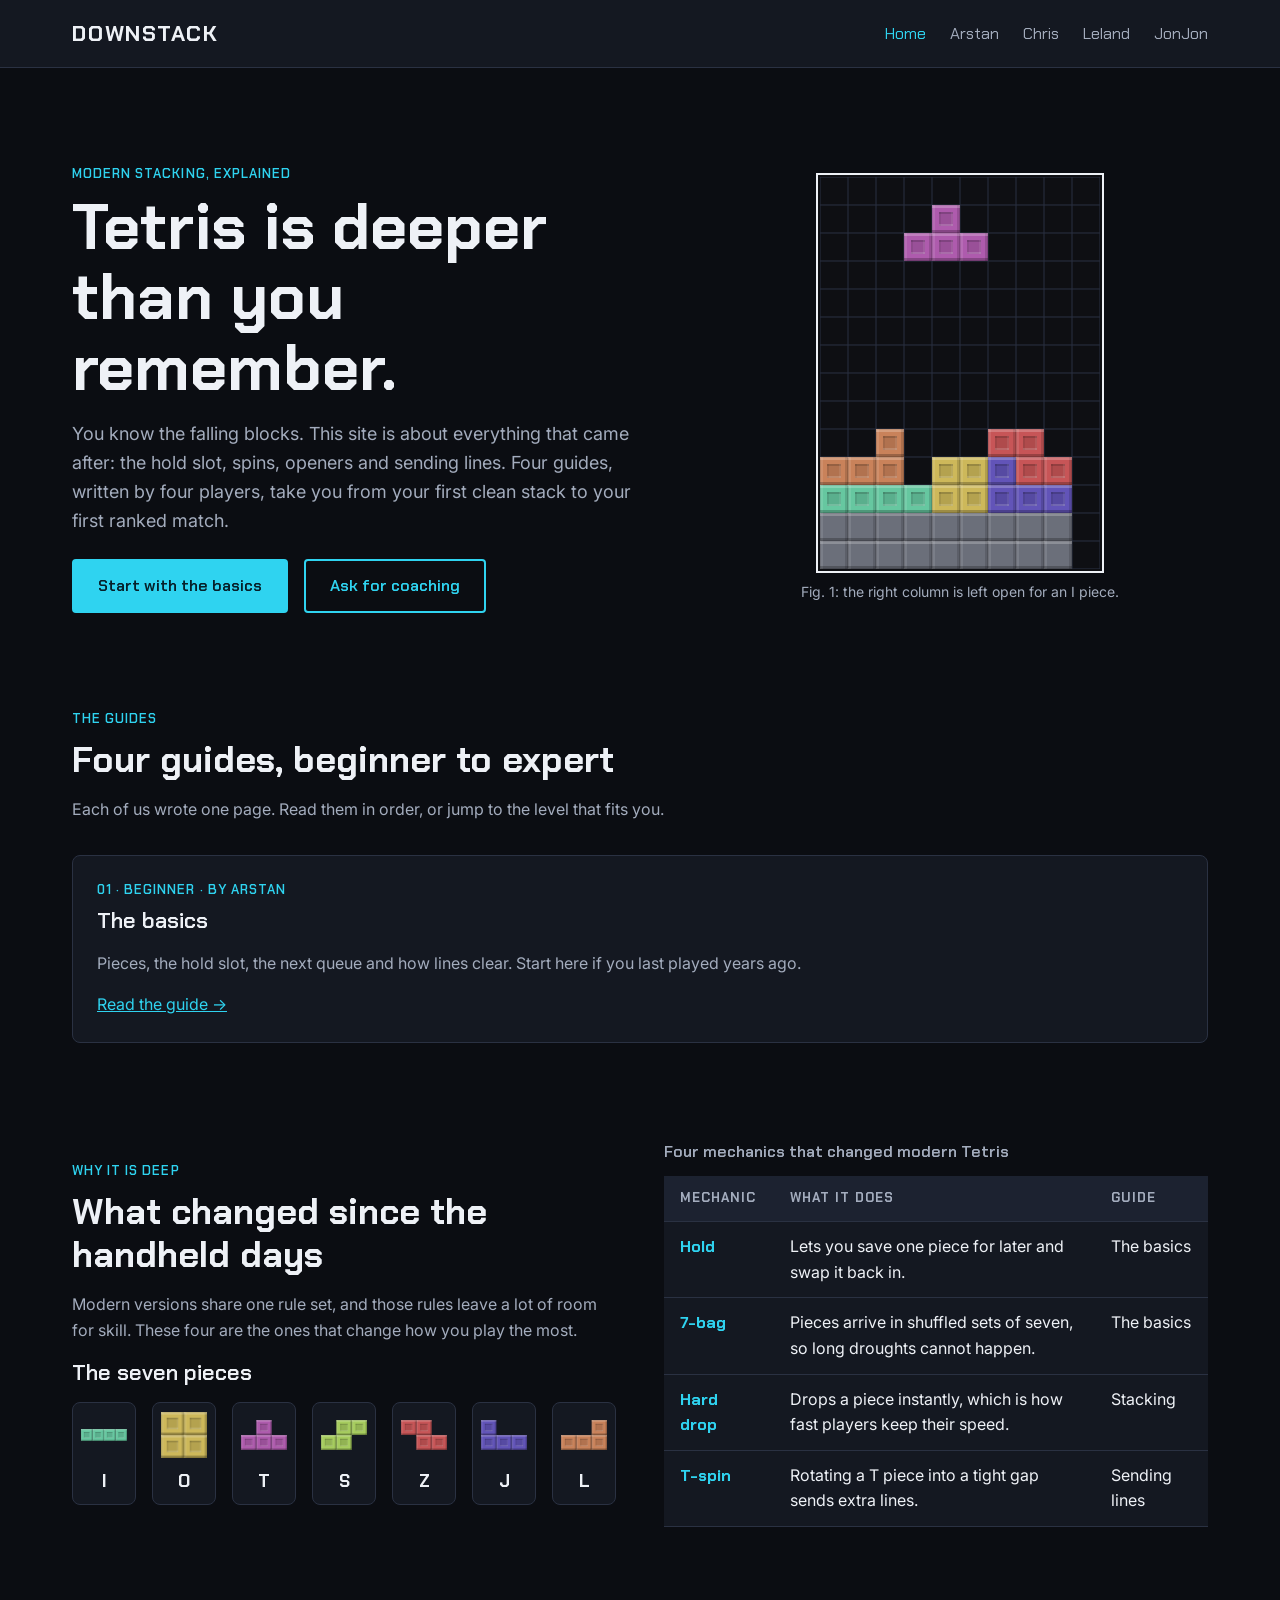
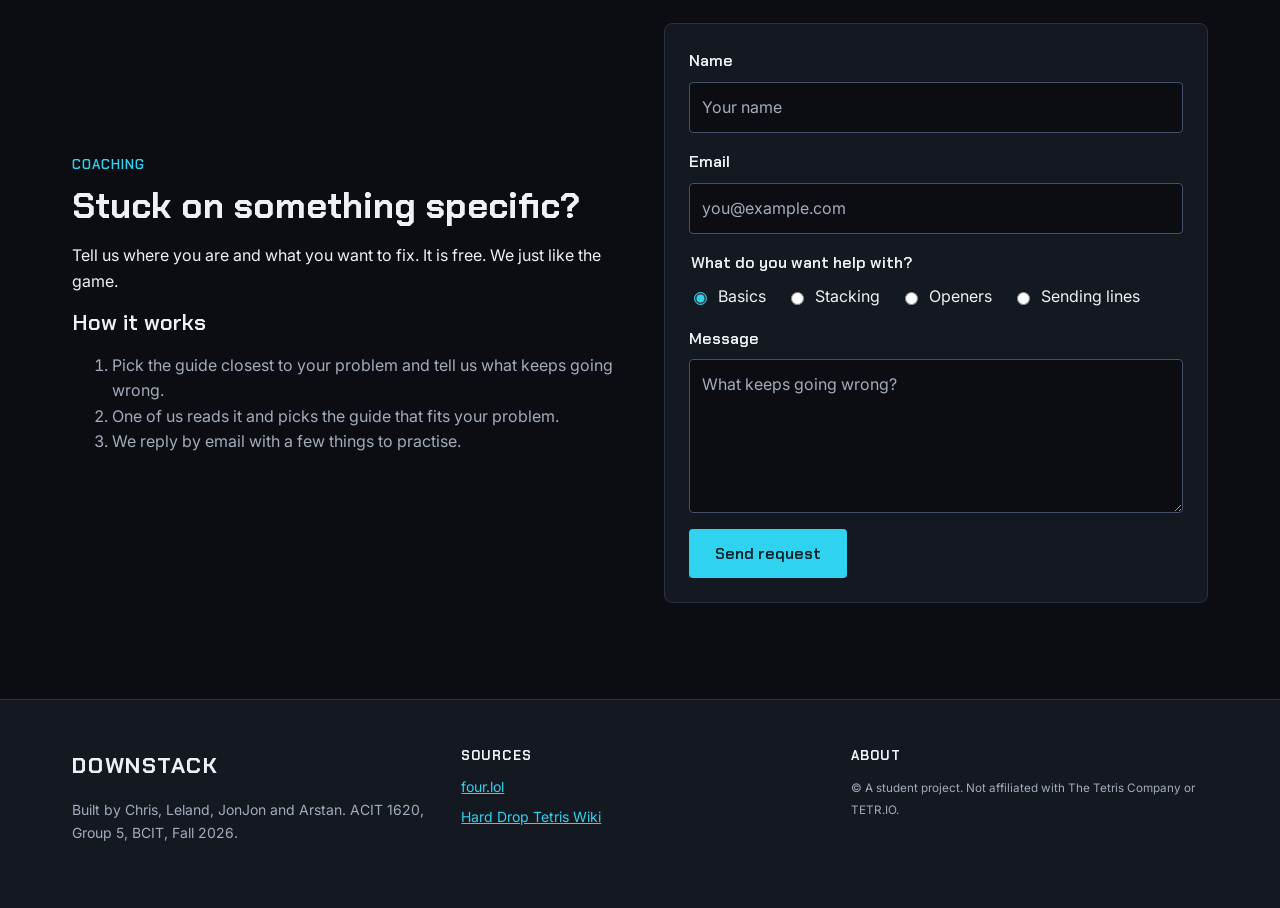
==== commit 5679a7a5: "feature: header/footer width, pieces and table side by side, simpler css" ====
--- a/index.html
+++ b/index.html
@@ -3,42 +3,53 @@
     <head>
         <meta charset="UTF-8" />
         <meta name="viewport" content="width=device-width, initial-scale=1.0" />
-        <link rel="stylesheet" href="/style.css" />
-        <title>Document</title>
+        <link rel="stylesheet" href="style.css" />
+        <title>DOWNSTACK | Modern Tetris guides</title>
     </head>
     <body>
         <header>
-            <div><span>DOWNSTACK</span></div>
-            <nav>
-                <ul>
-                    <li><a href="">Home</a></li>
-                    <li><a href="">Arstan</a></li>
-                    <li><a href="chris.html">Chris</a></li>
-                    <li><a href="openers.html">Leland</a></li>
-                    <li><a href="jonjon.html">JonJon</a></li>
-                </ul>
-            </nav>
+            <div class="header-content">
+                <a class="logo" href="index.html">DOWNSTACK</a>
+                <nav>
+                    <ul>
+                        <li>
+                            <a href="index.html" aria-current="page">Home</a>
+                        </li>
+                        <li><a href="">Arstan</a></li>
+                        <li><a href="">Chris</a></li>
+                        <li><a href="openers.html">Leland</a></li>
+                        <li><a href="jonjon.html">JonJon</a></li>
+                    </ul>
+                </nav>
+            </div>
         </header>
         <main>
-            <section>
-                <div>
-                    <p>Modern stacking, explained</p>
+            <section class="hero">
+                <div class="hero-text">
+                    <p class="eyebrow">Modern stacking, explained</p>
                     <h1>Tetris is deeper than you remember.</h1>
-                    <p>
+                    <p class="lead">
                         You know the falling blocks. This site is about
                         everything that came after: the hold slot, spins,
                         openers and sending lines. Four guides, written by four
                         players, take you from your first clean stack to your
                         first ranked match.
                     </p>
-                    <div>
-                        <a href="">Start with the basics</a>
-                        <a href="">Ask for coaching</a>
+                    <div class="buttons">
+                        <a class="btn" href="">Start with the basics</a>
+                        <a class="btn btn-outline" href="#coaching"
+                            >Ask for coaching</a
+                        >
                     </div>
                 </div>
-                <div>
+                <div class="hero-image">
                     <figure>
-                        <img src="" alt="" />
+                        <img
+                            src="images/board-diagram.svg"
+                            alt="A Tetris board with a T piece falling at the top. The stack fills the left nine columns and the far right column is left empty."
+                            width="288"
+                            height="400"
+                        />
                         <figcaption>
                             Fig. 1: the right column is left open for an I
                             piece.
@@ -47,18 +58,18 @@
                 </div>
             </section>
             <section>
-                <div class="">
-                    <p>The guides</p>
+                <div class="section-head">
+                    <p class="eyebrow">The guides</p>
                     <h2>Four guides, beginner to expert</h2>
                     <p>
                         Each of us wrote one page. Read them in order, or jump
                         to the level that fits you.
                     </p>
                 </div>
-                <div class="">
-                    <div class="">
-                        <p>01 · Beginner · by Arstan</p>
-                        <p>The basics</p>
+                <div class="cards">
+                    <div class="card">
+                        <p class="eyebrow">01 · Beginner · by Arstan</p>
+                        <h3>The basics</h3>
                         <p>
                             Pieces, the hold slot, the next queue and how lines
                             clear. Start here if you last played years ago.
@@ -67,94 +78,132 @@
                     </div>
                 </div>
             </section>
-            <section>
-                <div>
-                    <span>why it is deep</span>
+            <section class="split">
+                <div class="section-head">
+                    <p class="eyebrow">Why it is deep</p>
                     <h2>What changed since the handheld days</h2>
                     <p>
                         Modern versions share one rule set, and those rules
                         leave a lot of room for skill. These four are the ones
                         that change how you play the most.
                     </p>
-                    <p>The seven pieces</p>
-                    <div>
-                        <figure>
-                            <img src="" alt="" />
+                    <h3>The seven pieces</h3>
+                    <div class="pieces">
+                        <figure>
+                            <img
+                                src="images/piece-i.svg"
+                                alt="I piece: four blocks in a straight line"
+                                width="144"
+                                height="36"
+                            />
                             <figcaption>I</figcaption>
                         </figure>
                         <figure>
-                            <img src="" alt="" />
+                            <img
+                                src="images/piece-o.svg"
+                                alt="O piece: four blocks in a 2 by 2 square"
+                                width="72"
+                                height="72"
+                            />
                             <figcaption>O</figcaption>
                         </figure>
                         <figure>
-                            <img src="" alt="" />
+                            <img
+                                src="images/piece-t.svg"
+                                alt="T piece: three blocks in a row with one on top of the middle"
+                                width="108"
+                                height="72"
+                            />
                             <figcaption>T</figcaption>
                         </figure>
                         <figure>
-                            <img src="" alt="" />
+                            <img
+                                src="images/piece-s.svg"
+                                alt="S piece: two blocks on the bottom left and two on the top right, offset by one"
+                                width="108"
+                                height="72"
+                            />
                             <figcaption>S</figcaption>
                         </figure>
                         <figure>
-                            <img src="" alt="" />
+                            <img
+                                src="images/piece-z.svg"
+                                alt="Z piece: two blocks on the top left and two on the bottom right, offset by one"
+                                width="108"
+                                height="72"
+                            />
                             <figcaption>Z</figcaption>
                         </figure>
                         <figure>
-                            <img src="" alt="" />
+                            <img
+                                src="images/piece-j.svg"
+                                alt="J piece: three blocks in a row with one on top of the left end"
+                                width="108"
+                                height="72"
+                            />
                             <figcaption>J</figcaption>
                         </figure>
                         <figure>
-                            <img src="" alt="" />
+                            <img
+                                src="images/piece-l.svg"
+                                alt="L piece: three blocks in a row with one on top of the right end"
+                                width="108"
+                                height="72"
+                            />
                             <figcaption>L</figcaption>
                         </figure>
                     </div>
                 </div>
                 <table>
+                    <caption>
+                        Four mechanics that changed modern Tetris
+                    </caption>
                     <thead>
                         <tr>
-                            <th>Mechanic</th>
-                            <th>What it does</th>
-                            <th>Guide</th>
+                            <th scope="col">Mechanic</th>
+                            <th scope="col">What it does</th>
+                            <th scope="col">Guide</th>
                         </tr>
                     </thead>
                     <tbody>
                         <tr>
-                            <th>Hold</th>
-                            <th>
+                            <th scope="row">Hold</th>
+                            <td>
                                 Lets you save one piece for later and swap it
                                 back in.
-                            </th>
-                            <th>The basics</th>
-                        </tr>
-                        <tr>
-                            <th>7-bag</th>
-                            <th>
+                            </td>
+                            <td>The basics</td>
+                        </tr>
+                        <tr>
+                            <th scope="row">7-bag</th>
+                            <td>
                                 Pieces arrive in shuffled sets of seven, so long
                                 droughts cannot happen.
-                            </th>
-                            <th>The basics</th>
-                        </tr>
-                        <tr>
-                            <th>Hard drop</th>
-                            <th>
+                            </td>
+                            <td>The basics</td>
+                        </tr>
+                        <tr>
+                            <th scope="row">Hard drop</th>
+                            <td>
                                 Drops a piece instantly, which is how fast
                                 players keep their speed.
-                            </th>
-                            <th>Stacking</th>
-                        </tr>
-                        <tr>
-                            <th>T-spin</th>
-                            <th>
+                            </td>
+                            <td>Stacking</td>
+                        </tr>
+                        <tr>
+                            <th scope="row">T-spin</th>
+                            <td>
                                 Rotating a T piece into a tight gap sends extra
                                 lines.
-                            </th>
-                            <th>Sending lines</th>
+                            </td>
+                            <td>Sending lines</td>
                         </tr>
                     </tbody>
                 </table>
             </section>
-            <section>
+            <section class="coaching" id="coaching">
                 <div>
-                    <p>Coaching</p>
+                    <p class="eyebrow">Coaching</p>
                     <h2>Stuck on something specific?</h2>
                     <p>
                         Tell us where you are and what you want to fix. It is
@@ -175,50 +224,97 @@
                         </li>
                     </ol>
                 </div>
-                <form action="">
-                    <p>
-                        <label for="">Name</label>
-                        <input placeholder="Your name" type="text" />
-                    </p>
-                    <p>
-                        <label for="">Email</label>
-                        <input type="email" />
-                    </p>
-                    <p>What do you want help with?</p>
-                    <div>
-                        <input type="radio" /> <label for="">Basics</label>
-                        <input type="radio" /> <label for="">Stacking</label>
-                        <input type="radio" /> <label for="">Openers</label>
-                        <input type="radio" />
-                        <label for="">Sending lines</label>
-                    </div>
-                    <p>Message</p>
-                    <textarea name="" id="">What keeps going wrong?</textarea>
-                    <button>Send request</button>
+                <form class="form">
+                    <p>
+                        <label for="name">Name</label>
+                        <input
+                            id="name"
+                            name="name"
+                            type="text"
+                            placeholder="Your name"
+                            required
+                        />
+                    </p>
+                    <p>
+                        <label for="email">Email</label>
+                        <input
+                            id="email"
+                            name="email"
+                            type="email"
+                            placeholder="you@example.com"
+                            required
+                        />
+                    </p>
+                    <fieldset>
+                        <legend>What do you want help with?</legend>
+                        <div class="choices">
+                            <input
+                                type="radio"
+                                id="topic-basics"
+                                name="topic"
+                                value="basics"
+                                checked
+                            />
+                            <label for="topic-basics">Basics</label>
+                            <input
+                                type="radio"
+                                id="topic-stacking"
+                                name="topic"
+                                value="stacking"
+                            />
+                            <label for="topic-stacking">Stacking</label>
+                            <input
+                                type="radio"
+                                id="topic-openers"
+                                name="topic"
+                                value="openers"
+                            />
+                            <label for="topic-openers">Openers</label>
+                            <input
+                                type="radio"
+                                id="topic-sending"
+                                name="topic"
+                                value="sending"
+                            />
+                            <label for="topic-sending">Sending lines</label>
+                        </div>
+                    </fieldset>
+                    <p>
+                        <label for="message">Message</label>
+                        <textarea
+                            id="message"
+                            name="message"
+                            rows="5"
+                            placeholder="What keeps going wrong?"
+                        ></textarea>
+                    </p>
+                    <button class="btn" type="submit">Send request</button>
                 </form>
             </section>
         </main>
         <footer>
-            <div>
-                <p>DOWNSTACK</p>
-                <p>
-                    Built by Chris, Leland, JonJon and Arstan. ACIT 1620, Group
-                    5, BCIT, Fall 2026.
-                </p>
-            </div>
-            <div>
-                <h4>Sources</h4>
-                <a href="">four.lol</a>
-                <a href="">Hard Drop Tetris Wiki</a>
-            </div>
-            <div>
-                <h4>About</h4>
-                <p>
-                    <small
-                        >&copy; A student project. Not affiliated with The
-                        Tetris Company or TETR.IO.
-                    </small>
-                </p>
+            <div class="footer-content">
+                <div>
+                    <p class="logo">DOWNSTACK</p>
+                    <p>
+                        Built by Chris, Leland, JonJon and Arstan. ACIT 1620, Group
+                        5, BCIT, Fall 2026.
+                    </p>
+                </div>
+                <div>
+                    <h2>Sources</h2>
+                    <a href="https://four.lol">four.lol</a>
+                    <a href="https://harddrop.com/wiki">Hard Drop Tetris Wiki</a>
+                </div>
+                <div>
+                    <h2>About</h2>
+                    <p>
+                        <small
+                            >&copy; A student project. Not affiliated with The
+                            Tetris Company or TETR.IO.
+                        </small>
+                    </p>
+                </div>
             </div>
         </footer>
     </body>
--- a/style.css
+++ b/style.css
@@ -13,26 +13,15 @@
     --accent-hover: #7be6f8;
     --on-accent: #06202a;
 
-    --piece-i: #2fd3f0;
-    --piece-o: #f5d33a;
-    --piece-t: #b36bf2;
-    --piece-s: #4fd66a;
-    --piece-z: #f0505a;
-    --piece-j: #4c7df0;
-    --piece-l: #f59a3a;
-
     --font-display: "Chakra Petch", "Courier New", Courier, monospace;
     --font-body: "Inter", Arial, sans-serif;
 
-    --space-1: 4px;
     --space-2: 8px;
     --space-3: 12px;
     --space-4: 16px;
     --space-6: 24px;
     --space-8: 32px;
     --space-12: 48px;
-    --space-16: 64px;
-    --space-24: 96px;
 
     --radius-sm: 4px;
     --radius-md: 8px;
@@ -43,16 +32,13 @@
 
 * {
     box-sizing: border-box;
-}
-
-html {
-    font-family: var(--font-body);
 }
 
 body {
     margin: 0;
     background-color: var(--bg);
     color: var(--text);
+    font-family: var(--font-body);
     font-size: 16px;
     line-height: 1.6;
 }
@@ -60,31 +46,39 @@
 h1,
 h2,
 h3,
-h4 {
+.logo,
+.eyebrow,
+nav a,
+.btn,
+label,
+legend,
+caption,
+th {
     font-family: var(--font-display);
-    font-weight: 700;
+}
+
+h1,
+h2,
+h3 {
     margin: 0 0 var(--space-4);
+    line-height: 1.2;
 }
 
 h1 {
     font-size: 64px;
     line-height: 1.1;
-    letter-spacing: -0.01em;
 }
 
 h2 {
     font-size: 36px;
-    line-height: 1.2;
 }
 
 h3 {
     font-size: 22px;
     font-weight: 600;
-    line-height: 1.3;
 }
 
 p,
-ul,
 ol {
     margin: 0 0 var(--space-4);
 }
@@ -97,10 +91,7 @@
     color: var(--accent-hover);
 }
 
-a:focus-visible,
-button:focus-visible,
-input:focus-visible,
-textarea:focus-visible {
+:focus-visible {
     outline: 2px solid var(--accent);
     outline-offset: 2px;
 }
@@ -120,22 +111,44 @@
     margin-top: var(--space-2);
 }
 
-/* Header and nav (same on every page) */
-
-body > header {
+/* Header and footer (same on every page) */
+
+body > header,
+footer {
+    background-color: var(--surface);
+    border-bottom: 1px solid var(--border);
+}
+
+footer {
+    border-bottom: none;
+    border-top: 1px solid var(--border);
+    color: var(--text-muted);
+    font-size: 14px;
+}
+
+.header-content,
+.footer-content {
     display: flex;
     flex-wrap: wrap;
     justify-content: space-between;
     align-items: center;
     gap: var(--space-4);
+    max-width: var(--page-width);
+    margin: 0 auto;
     padding: var(--space-4) var(--space-8);
-    border-bottom: 1px solid var(--border);
-    background-color: var(--surface);
-}
-
-.logo,
-body > header > div {
-    font-family: var(--font-display);
+}
+
+.footer-content {
+    align-items: flex-start;
+    gap: var(--space-8);
+    padding: var(--space-12) var(--space-8);
+}
+
+.footer-content > div {
+    flex: 1 1 220px;
+}
+
+.logo {
     font-size: 22px;
     font-weight: 700;
     letter-spacing: 0.08em;
@@ -153,9 +166,6 @@
 }
 
 nav a {
-    font-family: var(--font-display);
-    font-weight: 500;
-    letter-spacing: 0.02em;
     color: var(--text-muted);
     text-decoration: none;
 }
@@ -165,7 +175,20 @@
     color: var(--accent);
 }
 
-/* Main content area */
+footer h2 {
+    font-size: 13px;
+    letter-spacing: 0.08em;
+    text-transform: uppercase;
+    color: var(--text);
+    margin-bottom: var(--space-3);
+}
+
+footer a {
+    display: block;
+    margin-bottom: var(--space-2);
+}
+
+/* Main content */
 
 main {
     max-width: var(--page-width);
@@ -177,10 +200,18 @@
     padding: var(--space-12) 0;
 }
 
-/* Small reusable pieces */
-
-.eyebrow {
-    font-family: var(--font-display);
+.lead,
+.section-head p,
+.card p,
+.coaching ol {
+    color: var(--text-muted);
+}
+
+.lead {
+    font-size: 18px;
+}
+
+p.eyebrow {
     font-size: 13px;
     font-weight: 600;
     letter-spacing: 0.08em;
@@ -189,23 +220,12 @@
     margin-bottom: var(--space-2);
 }
 
-.lead {
-    font-size: 18px;
-    color: var(--text-muted);
-}
-
 .section-head {
     max-width: 640px;
     margin-bottom: var(--space-8);
 }
 
-.section-head p {
-    color: var(--text-muted);
-}
-
-.section-head .eyebrow {
-    color: var(--accent);
-}
+/* Buttons */
 
 .buttons {
     display: flex;
@@ -221,10 +241,8 @@
     border-radius: var(--radius-sm);
     background-color: var(--accent);
     color: var(--on-accent);
-    font-family: var(--font-display);
     font-size: 16px;
     font-weight: 600;
-    letter-spacing: 0.02em;
     text-decoration: none;
     cursor: pointer;
 }
@@ -242,47 +260,54 @@
 
 .btn-outline:hover {
     background-color: var(--surface-raised);
-    color: var(--accent-hover);
-}
-
-.cards {
+}
+
+/* Layout rows and boxes */
+
+.cards,
+.pieces,
+.hero,
+.split,
+.coaching {
     display: flex;
     flex-wrap: wrap;
-    gap: var(--space-6);
-}
-
-.card {
-    flex: 1 1 250px;
+}
+
+.cards,
+.pieces {
+    gap: var(--space-4);
+}
+
+.hero,
+.split,
+.coaching {
+    align-items: center;
+    gap: var(--space-12);
+}
+
+.hero > div,
+.split > *,
+.coaching > * {
+    flex: 1 1 400px;
+}
+
+.card,
+.pieces figure,
+.form {
     padding: var(--space-6);
     border: 1px solid var(--border);
     border-radius: var(--radius-md);
     background-color: var(--surface);
 }
 
-.card p {
-    color: var(--text-muted);
-}
-
-.card .eyebrow {
-    color: var(--accent);
+.card {
+    flex: 1 1 250px;
 }
 
 /* Home page */
 
-.hero {
-    display: flex;
-    flex-wrap: wrap;
-    align-items: center;
-    gap: var(--space-12);
-}
-
-.hero-text {
-    flex: 1 1 480px;
-}
-
-.hero-image {
-    flex: 1 1 320px;
-    text-align: center;
+.hero > .hero-text {
+    flex-grow: 2;
 }
 
 .hero-image img {
@@ -290,28 +315,24 @@
     margin: 0 auto;
 }
 
-.pieces {
-    display: flex;
-    flex-wrap: wrap;
-    gap: var(--space-4);
-    margin-bottom: var(--space-12);
+.hero-image figcaption {
+    text-align: center;
+}
+
+.split .section-head {
+    margin-bottom: 0;
 }
 
 .pieces figure {
-    flex: 1 1 100px;
-    padding: var(--space-4);
-    border: 1px solid var(--border);
-    border-radius: var(--radius-md);
-    background-color: var(--surface);
+    flex: 1 1 64px;
+    padding: var(--space-2);
     text-align: center;
 }
 
 .pieces img {
     display: block;
     width: 100%;
-    max-width: 108px;
-    height: 72px;
-    margin: 0 auto;
+    height: 48px;
     object-fit: contain;
 }
 
@@ -322,17 +343,15 @@
     color: var(--text);
 }
 
-/* Tables */
+/* Table */
 
 table {
-    width: 100%;
     border-collapse: collapse;
     background-color: var(--surface);
 }
 
 caption {
     text-align: left;
-    font-family: var(--font-display);
     font-weight: 600;
     color: var(--text-muted);
     padding-bottom: var(--space-3);
@@ -347,7 +366,6 @@
 }
 
 thead th {
-    font-family: var(--font-display);
     font-size: 13px;
     letter-spacing: 0.08em;
     text-transform: uppercase;
@@ -356,39 +374,14 @@
 }
 
 tbody th {
-    font-family: var(--font-display);
     color: var(--accent);
 }
 
-/* Coaching form */
-
-.coaching {
-    display: flex;
-    flex-wrap: wrap;
-    gap: var(--space-12);
-}
-
-.coaching > div {
-    flex: 1 1 360px;
-}
-
-.coaching ol {
-    color: var(--text-muted);
-    padding-left: var(--space-6);
-}
-
-.form {
-    flex: 1 1 360px;
-    padding: var(--space-8);
-    border: 1px solid var(--border);
-    border-radius: var(--radius-md);
-    background-color: var(--surface);
-}
+/* Form */
 
 .form label,
 .form legend {
     display: block;
-    font-family: var(--font-display);
     font-weight: 600;
     margin-bottom: var(--space-2);
 }
@@ -403,12 +396,10 @@
     border-radius: var(--radius-sm);
     background-color: var(--bg);
     color: var(--text);
-    font-family: var(--font-body);
-    font-size: 16px;
-}
-
-.form input::placeholder,
-.form textarea::placeholder {
+    font: inherit;
+}
+
+.form ::placeholder {
     color: var(--text-muted);
 }
 
@@ -436,56 +427,13 @@
     accent-color: var(--accent);
 }
 
-/* Footer (same on every page) */
-
-footer {
-    display: flex;
-    flex-wrap: wrap;
-    gap: var(--space-8);
-    padding: var(--space-12) var(--space-8);
-    border-top: 1px solid var(--border);
-    background-color: var(--surface);
-    color: var(--text-muted);
-    font-size: 14px;
-}
-
-footer > div {
-    flex: 1 1 220px;
-}
-
-footer h2,
-footer h4 {
-    font-size: 13px;
-    font-weight: 600;
-    letter-spacing: 0.08em;
-    text-transform: uppercase;
-    color: var(--text);
-    margin-bottom: var(--space-3);
-}
-
-footer a {
-    display: block;
-    margin-bottom: var(--space-2);
-}
-
-footer > div:first-child > p:first-child {
-    font-family: var(--font-display);
-    font-size: 18px;
-    font-weight: 700;
-    letter-spacing: 0.08em;
-    color: var(--text);
-    margin-bottom: var(--space-2);
-}
-
 /* Small screens */
 
 @media (max-width: 600px) {
-    body > header {
-        padding: var(--space-4);
-    }
-
+    .header-content,
+    .footer-content,
     main {
-        padding: var(--space-8) var(--space-4);
+        padding: var(--space-6) var(--space-4);
     }
 
     section {
@@ -503,12 +451,4 @@
     nav ul {
         gap: var(--space-4);
     }
-
-    .form {
-        padding: var(--space-6);
-    }
-
-    footer {
-        padding: var(--space-8) var(--space-4);
-    }
-}
+}
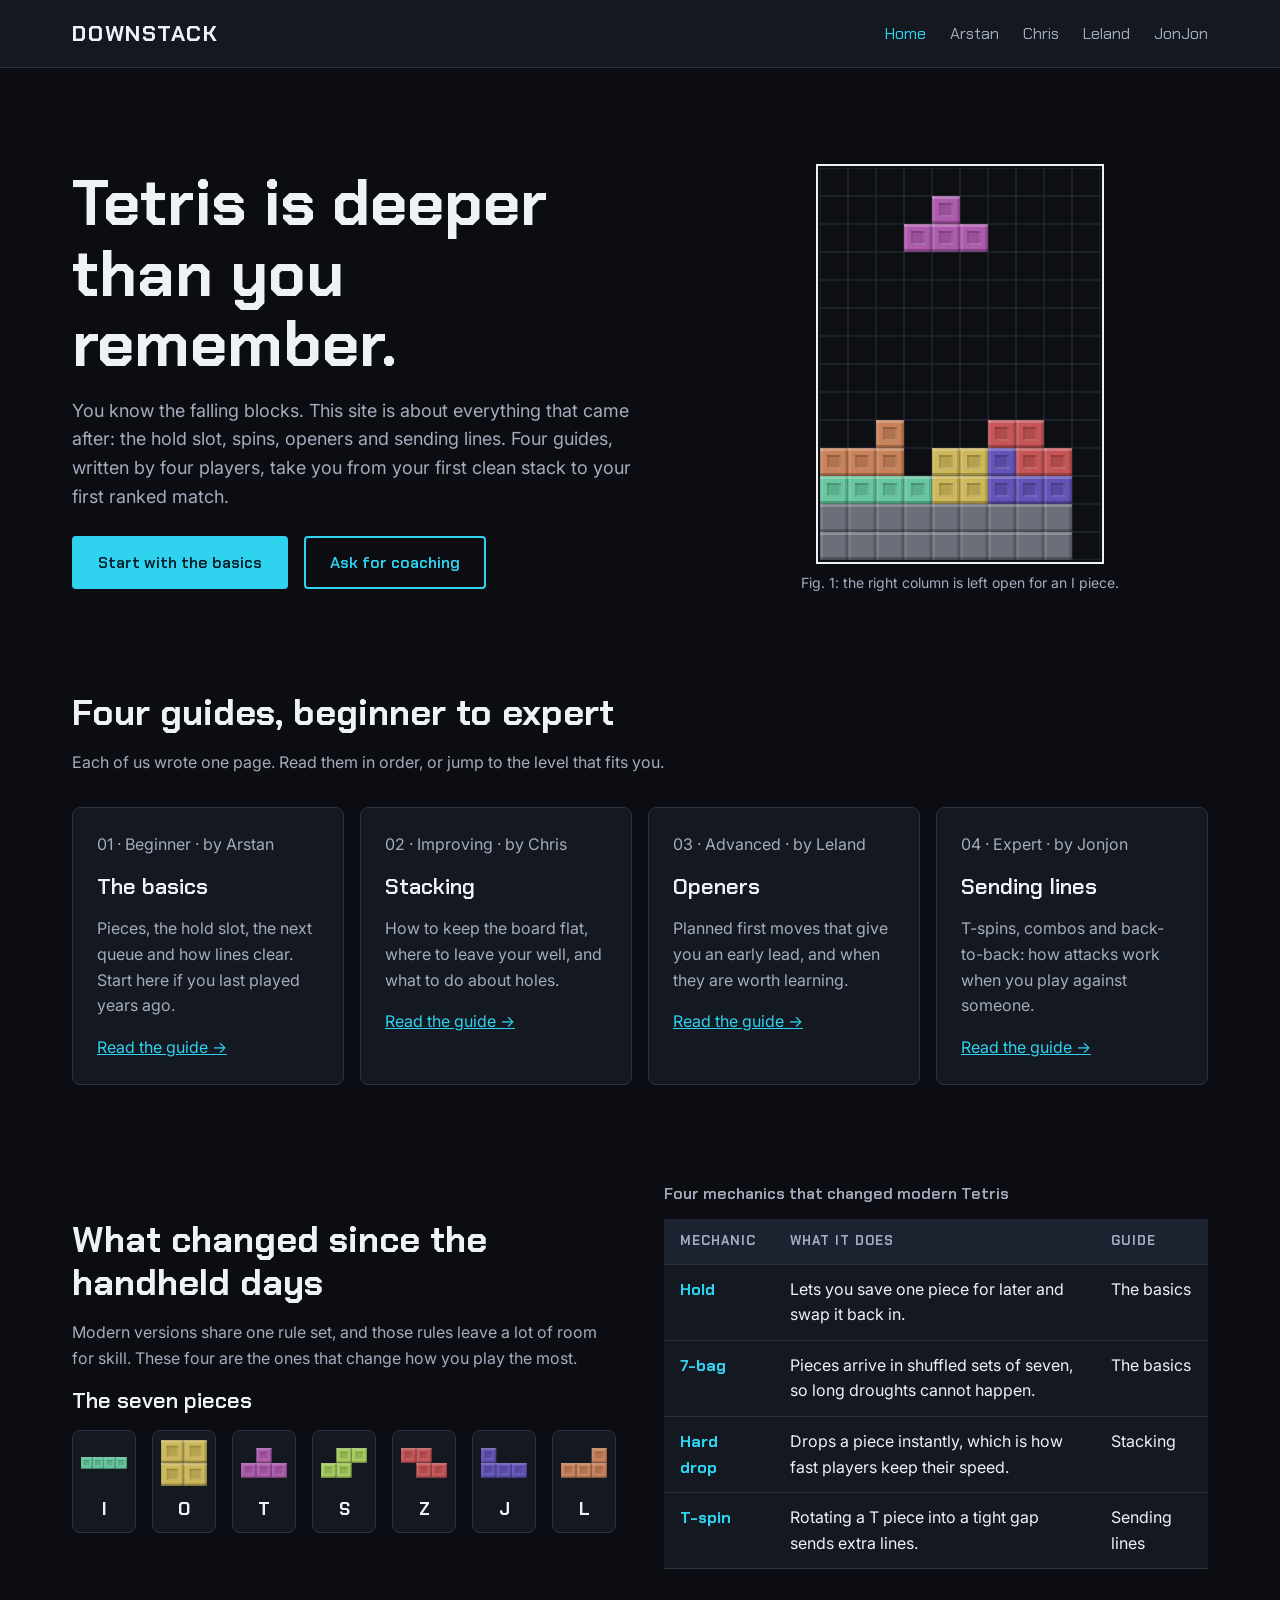
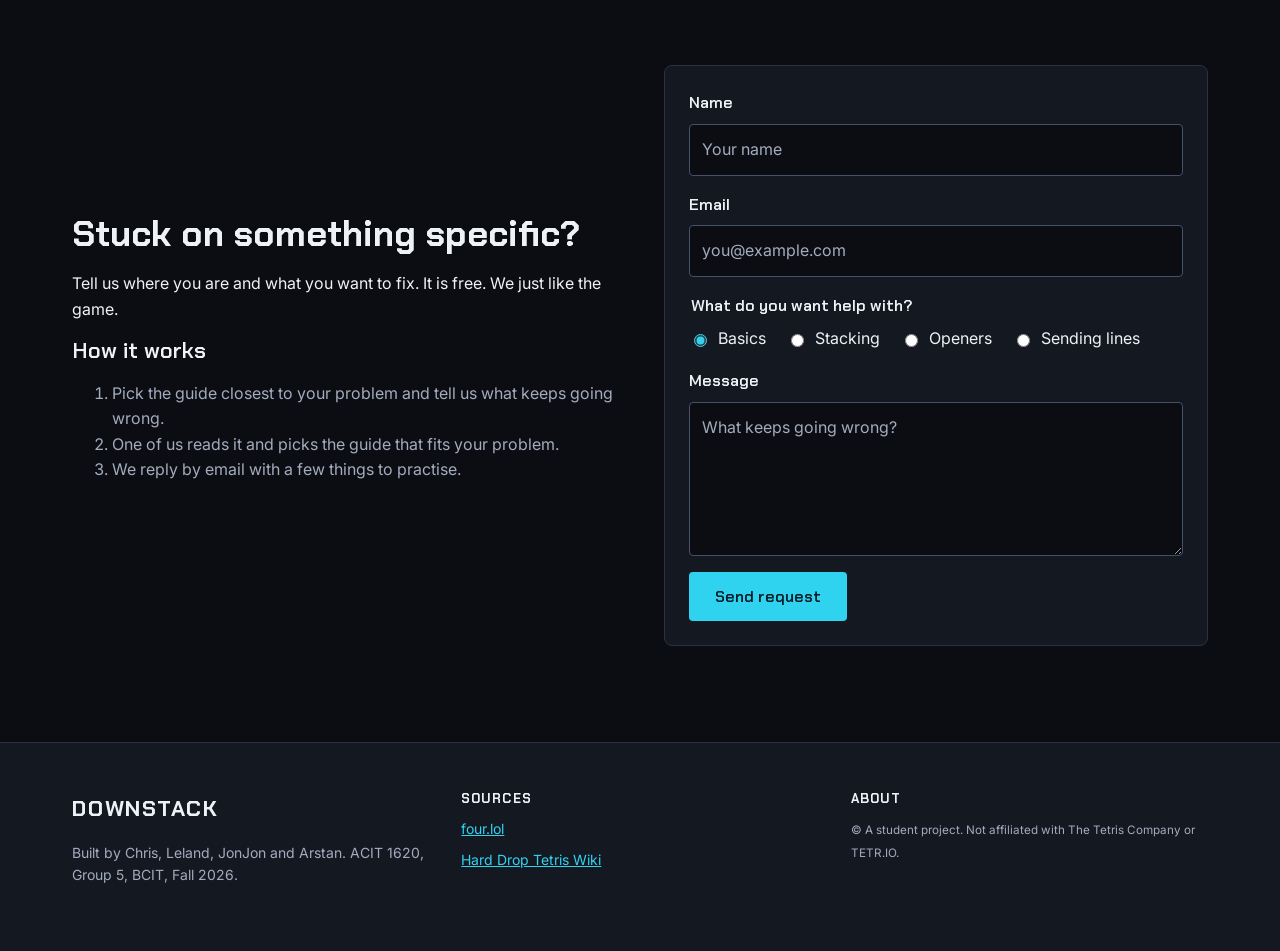
==== commit b4e4a5a8: "fix: style adjustment and simplification" ====
--- a/index.html
+++ b/index.html
@@ -4,6 +4,7 @@
         <meta charset="UTF-8" />
         <meta name="viewport" content="width=device-width, initial-scale=1.0" />
         <link rel="stylesheet" href="style.css" />
+
         <title>DOWNSTACK | Modern Tetris guides</title>
     </head>
     <body>
@@ -26,7 +27,6 @@
         <main>
             <section class="hero">
                 <div class="hero-text">
-                    <p class="eyebrow">Modern stacking, explained</p>
                     <h1>Tetris is deeper than you remember.</h1>
                     <p class="lead">
                         You know the falling blocks. This site is about
@@ -59,7 +59,6 @@
             </section>
             <section>
                 <div class="section-head">
-                    <p class="eyebrow">The guides</p>
                     <h2>Four guides, beginner to expert</h2>
                     <p>
                         Each of us wrote one page. Read them in order, or jump
@@ -76,11 +75,37 @@
                         </p>
                         <a href="">Read the guide →</a>
                     </div>
+                    <div class="card">
+                        <p class="eyebrow">02 · Improving · by Chris</p>
+                        <h3>Stacking</h3>
+                        <p>
+                            How to keep the board flat, where to leave your
+                            well, and what to do about holes.
+                        </p>
+                        <a href="">Read the guide →</a>
+                    </div>
+                    <div class="card">
+                        <p class="eyebrow">03 · Advanced · by Leland</p>
+                        <h3>Openers</h3>
+                        <p>
+                            Planned first moves that give you an early lead, and
+                            when they are worth learning.
+                        </p>
+                        <a href="">Read the guide →</a>
+                    </div>
+                    <div class="card">
+                        <p class="eyebrow">04 · Expert · by Jonjon</p>
+                        <h3>Sending lines</h3>
+                        <p>
+                            T-spins, combos and back-to-back: how attacks work
+                            when you play against someone.
+                        </p>
+                        <a href="">Read the guide →</a>
+                    </div>
                 </div>
             </section>
             <section class="split">
                 <div class="section-head">
-                    <p class="eyebrow">Why it is deep</p>
                     <h2>What changed since the handheld days</h2>
                     <p>
                         Modern versions share one rule set, and those rules
@@ -203,7 +228,6 @@
             </section>
             <section class="coaching" id="coaching">
                 <div>
-                    <p class="eyebrow">Coaching</p>
                     <h2>Stuck on something specific?</h2>
                     <p>
                         Tell us where you are and what you want to fix. It is
@@ -297,14 +321,16 @@
                 <div>
                     <p class="logo">DOWNSTACK</p>
                     <p>
-                        Built by Chris, Leland, JonJon and Arstan. ACIT 1620, Group
-                        5, BCIT, Fall 2026.
+                        Built by Chris, Leland, JonJon and Arstan. ACIT 1620,
+                        Group 5, BCIT, Fall 2026.
                     </p>
                 </div>
                 <div>
                     <h2>Sources</h2>
                     <a href="https://four.lol">four.lol</a>
-                    <a href="https://harddrop.com/wiki">Hard Drop Tetris Wiki</a>
+                    <a href="https://harddrop.com/wiki"
+                        >Hard Drop Tetris Wiki</a
+                    >
                 </div>
                 <div>
                     <h2>About</h2>
--- a/style.css
+++ b/style.css
@@ -47,7 +47,6 @@
 h2,
 h3,
 .logo,
-.eyebrow,
 nav a,
 .btn,
 label,
@@ -209,15 +208,6 @@
 
 .lead {
     font-size: 18px;
-}
-
-p.eyebrow {
-    font-size: 13px;
-    font-weight: 600;
-    letter-spacing: 0.08em;
-    text-transform: uppercase;
-    color: var(--accent);
-    margin-bottom: var(--space-2);
 }
 
 .section-head {
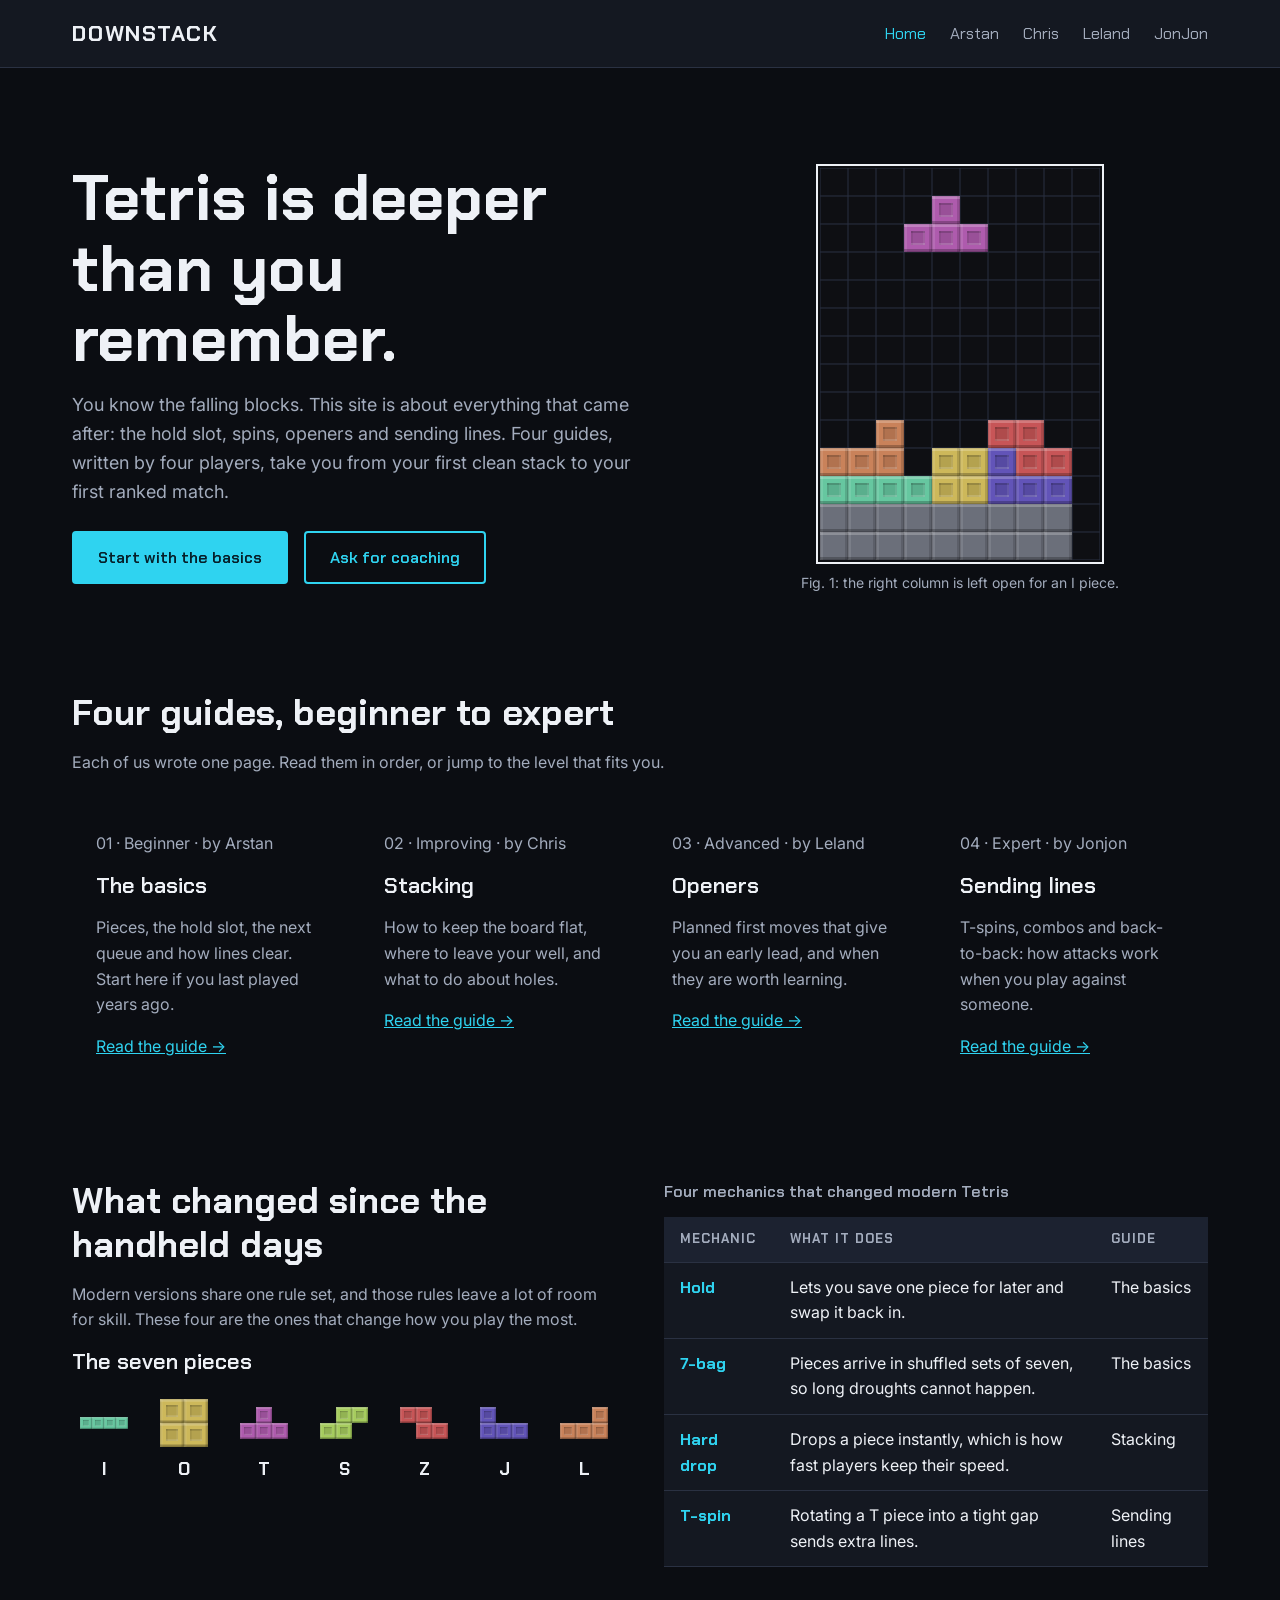
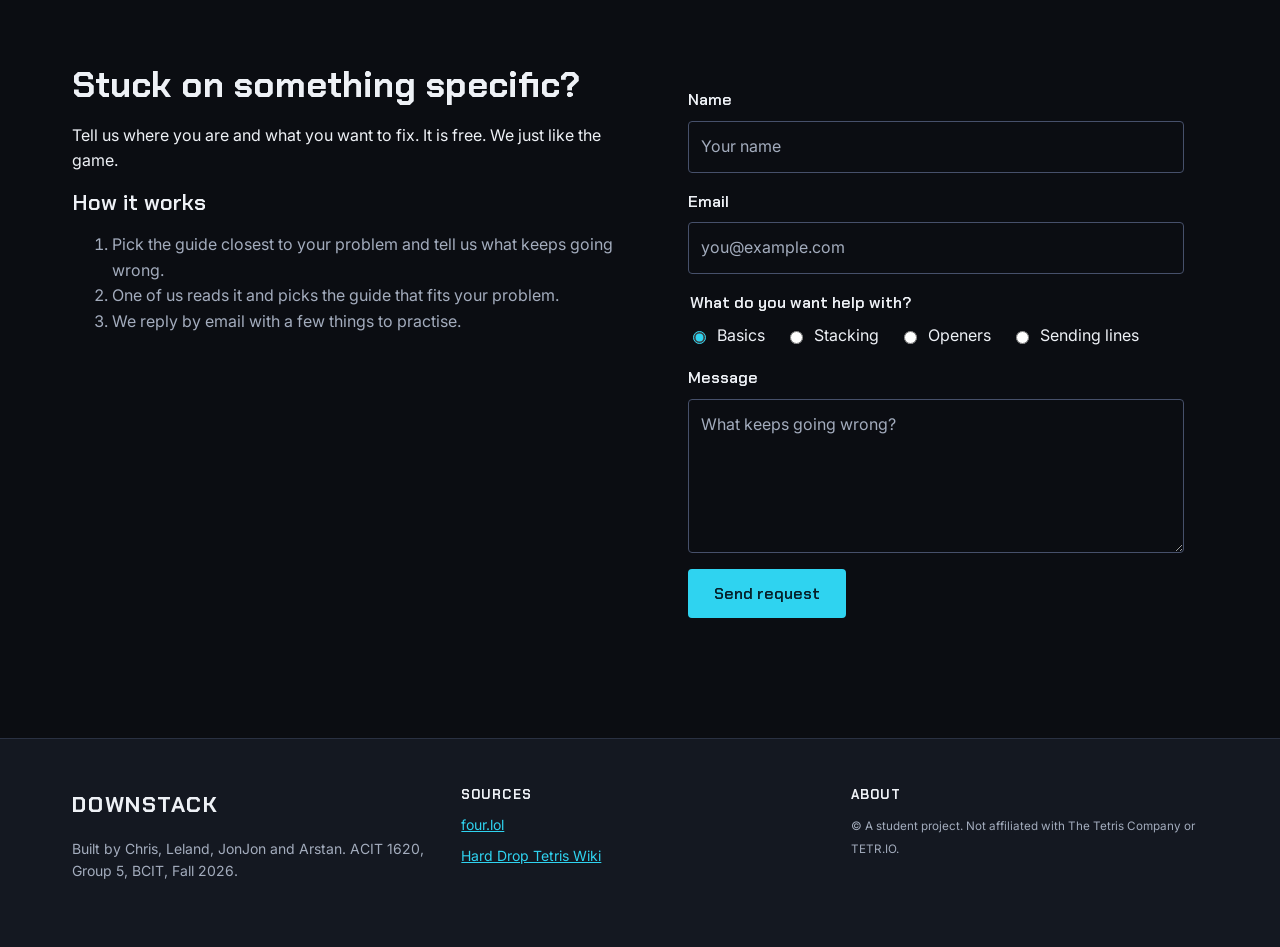
==== commit 4420760a: "feature: Finish basics page and update common styles" ====
--- a/index.html
+++ b/index.html
@@ -12,12 +12,12 @@
             <div class="header-content">
                 <a class="logo" href="index.html">DOWNSTACK</a>
                 <nav>
-                    <ul>
+                    <ul class="horizontal-nav">
                         <li>
                             <a href="index.html" aria-current="page">Home</a>
                         </li>
-                        <li><a href="">Arstan</a></li>
-                        <li><a href="">Chris</a></li>
+                        <li><a href="basics.html">Arstan</a></li>
+                        <li><a href="chris.html">Chris</a></li>
                         <li><a href="openers.html">Leland</a></li>
                         <li><a href="jonjon.html">JonJon</a></li>
                     </ul>
@@ -36,7 +36,9 @@
                         first ranked match.
                     </p>
                     <div class="buttons">
-                        <a class="btn" href="">Start with the basics</a>
+                        <a class="btn" href="basics.html"
+                            >Start with the basics</a
+                        >
                         <a class="btn btn-outline" href="#coaching"
                             >Ask for coaching</a
                         >
@@ -73,7 +75,7 @@
                             Pieces, the hold slot, the next queue and how lines
                             clear. Start here if you last played years ago.
                         </p>
-                        <a href="">Read the guide →</a>
+                        <a href="basics.html">Read the guide →</a>
                     </div>
                     <div class="card">
                         <p class="eyebrow">02 · Improving · by Chris</p>
@@ -82,7 +84,7 @@
                             How to keep the board flat, where to leave your
                             well, and what to do about holes.
                         </p>
-                        <a href="">Read the guide →</a>
+                        <a href="chris.html">Read the guide →</a>
                     </div>
                     <div class="card">
                         <p class="eyebrow">03 · Advanced · by Leland</p>
@@ -91,7 +93,7 @@
                             Planned first moves that give you an early lead, and
                             when they are worth learning.
                         </p>
-                        <a href="">Read the guide →</a>
+                        <a href="openers.html">Read the guide →</a>
                     </div>
                     <div class="card">
                         <p class="eyebrow">04 · Expert · by Jonjon</p>
@@ -100,7 +102,7 @@
                             T-spins, combos and back-to-back: how attacks work
                             when you play against someone.
                         </p>
-                        <a href="">Read the guide →</a>
+                        <a href="jonjon.html">Read the guide →</a>
                     </div>
                 </div>
             </section>
--- a/style.css
+++ b/style.css
@@ -34,6 +34,10 @@
     box-sizing: border-box;
 }
 
+html {
+    scroll-behavior: smooth;
+}
+
 body {
     margin: 0;
     background-color: var(--bg);
@@ -155,7 +159,7 @@
     text-decoration: none;
 }
 
-nav ul {
+.horizontal-nav {
     display: flex;
     flex-wrap: wrap;
     gap: var(--space-6);
@@ -199,6 +203,8 @@
     padding: var(--space-12) 0;
 }
 
+article p,
+article ul,
 .lead,
 .section-head p,
 .card p,
@@ -271,7 +277,6 @@
 .hero,
 .split,
 .coaching {
-    align-items: center;
     gap: var(--space-12);
 }
 
@@ -285,9 +290,6 @@
 .pieces figure,
 .form {
     padding: var(--space-6);
-    border: 1px solid var(--border);
-    border-radius: var(--radius-md);
-    background-color: var(--surface);
 }
 
 .card {
@@ -417,6 +419,127 @@
     accent-color: var(--accent);
 }
 
+/* Additional pages */
+
+section.section-head {
+    margin-bottom: 0px;
+}
+
+aside {
+    position: sticky;
+    top: 20px;
+    max-width: 20%;
+    display: flex;
+    flex-direction: column;
+    height: min-content;
+}
+
+.vertical-nav {
+    display: flex;
+    flex-direction: column;
+    gap: 4px;
+    list-style: none;
+    margin: 0;
+    padding: 0;
+}
+
+.tip {
+    border: 1px solid var(--border);
+    border-radius: var(--radius-md);
+    background: var(--surface);
+    padding: var(--space-4);
+    margin-block: var(--space-4);
+}
+
+.tip h5 {
+    font-family: var(--font-display);
+    font-weight: 400;
+    letter-spacing: 0.08em;
+    text-transform: uppercase;
+    color: var(--accent);
+    margin: 0px;
+}
+.tip p {
+    margin-block: var(--space-2);
+    color: var(--text-muted);
+}
+
+.align-right {
+    text-align: end;
+}
+
+.page-navigation {
+    display: flex;
+    flex-wrap: wrap;
+    gap: var(--space-4);
+}
+
+.page-navigation > * {
+    flex: 1 1 400px;
+}
+
+.page-navigation-button {
+    border: 1px solid var(--border);
+    border-radius: var(--radius-md);
+    background: var(--surface);
+    padding: var(--space-4);
+    text-decoration: none;
+    color: var(--text);
+}
+
+.page-navigation-button h5 {
+    font-family: var(--font-display);
+    font-weight: 400;
+    letter-spacing: 0.08em;
+    text-transform: uppercase;
+    color: var(--accent);
+    margin: 0px;
+}
+
+.page-navigation-button h3 {
+    margin-block: var(--space-2);
+}
+
+.page-navigation-button p {
+    margin-block: var(--space-2);
+    color: var(--text-muted);
+}
+
+.level-wrapper {
+    display: flex;
+    align-items: center;
+    gap: var(--space-4);
+}
+
+.level-wrapper span {
+    font-size: 14px;
+    color: var(--text-muted);
+}
+
+.level-gauge {
+    width: 140px;
+    height: 6px;
+    display: grid;
+    gap: 4px;
+    grid-template-columns: 1fr 1fr 1fr 1fr;
+}
+.level {
+    width: 32px;
+    background-color: var(--border);
+}
+.level-one {
+    background-color: #a6cc5e;
+}
+.level-two {
+    background-color: #cdb85a;
+}
+.level-three {
+    background-color: #c9825a;
+}
+.level-four {
+    background-color: #c75557;
+}
+
 /* Small screens */
 
 @media (max-width: 600px) {
@@ -441,4 +564,13 @@
     nav ul {
         gap: var(--space-4);
     }
-}
+    aside {
+        max-width: 100%;
+        position: relative;
+        top: 0px;
+        border: 1px solid var(--border);
+        border-radius: var(--radius-md);
+        background: var(--surface);
+        padding: var(--space-4);
+    }
+}
